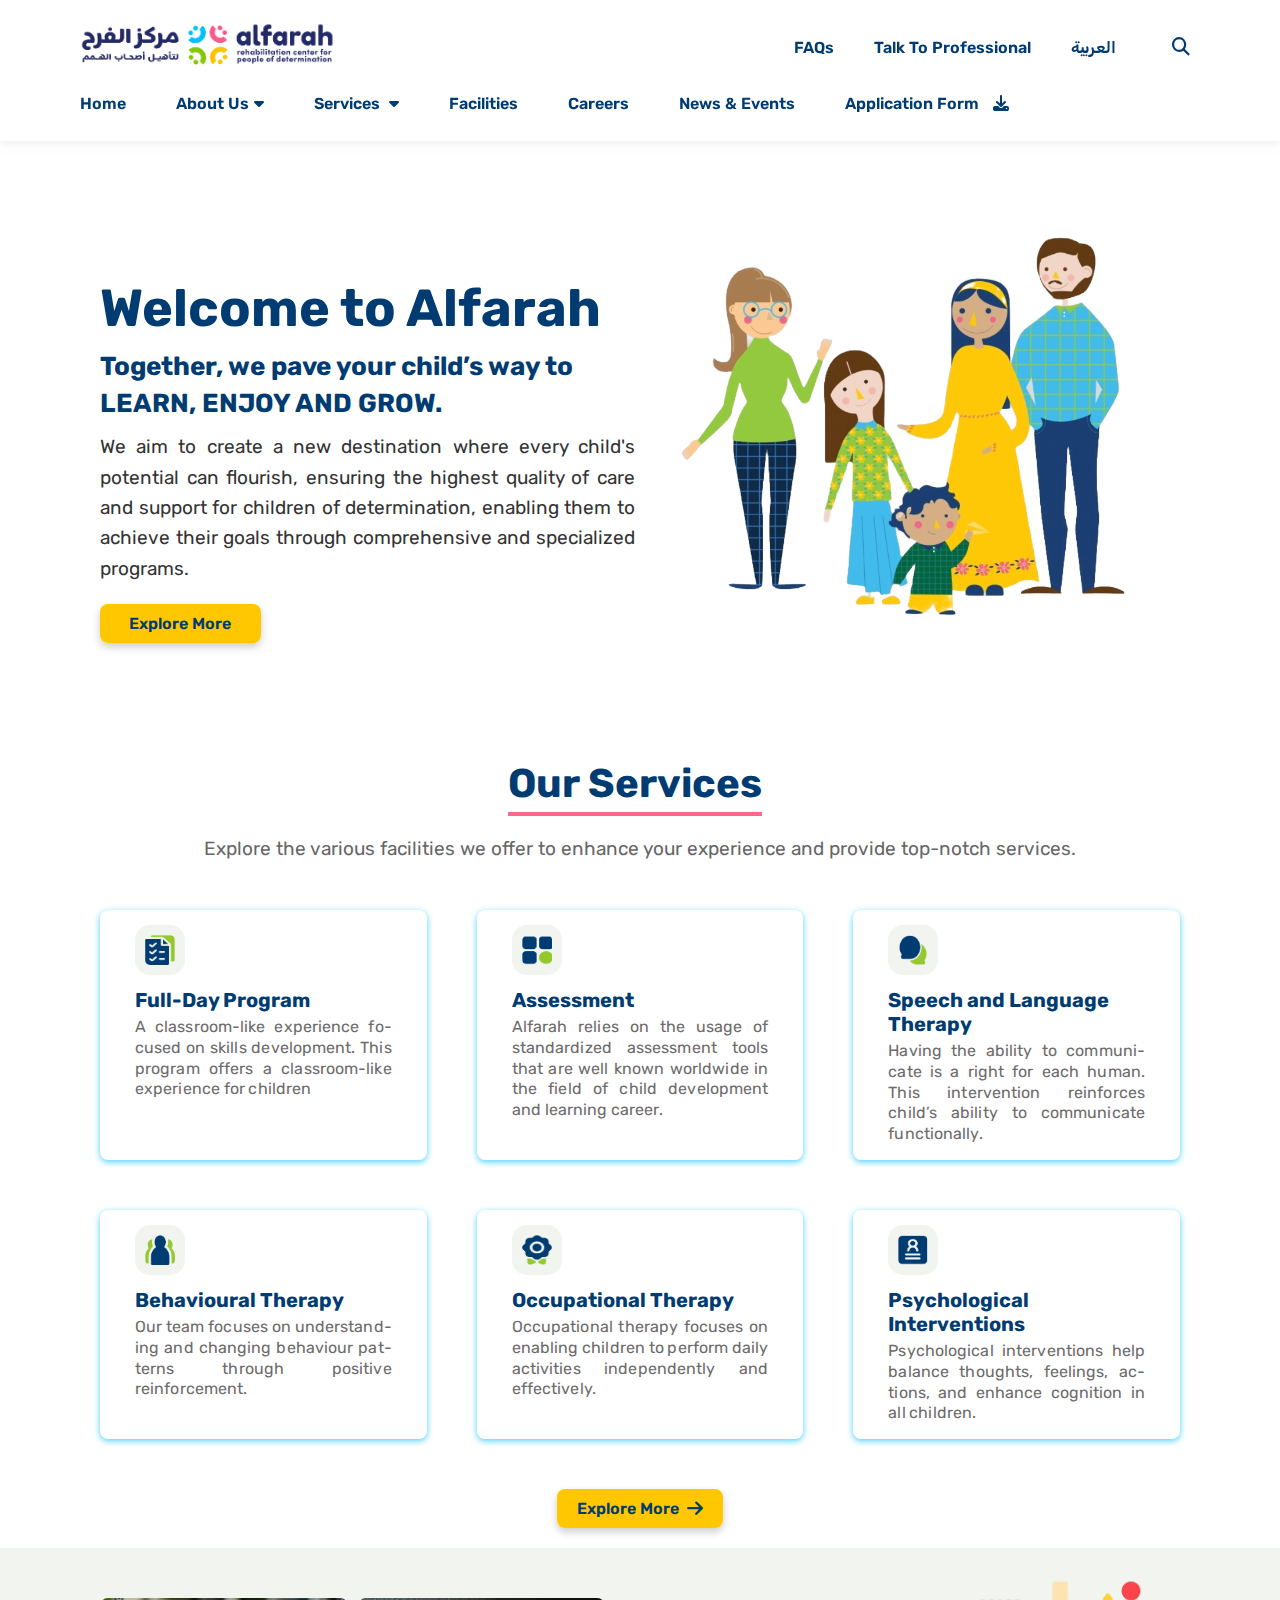
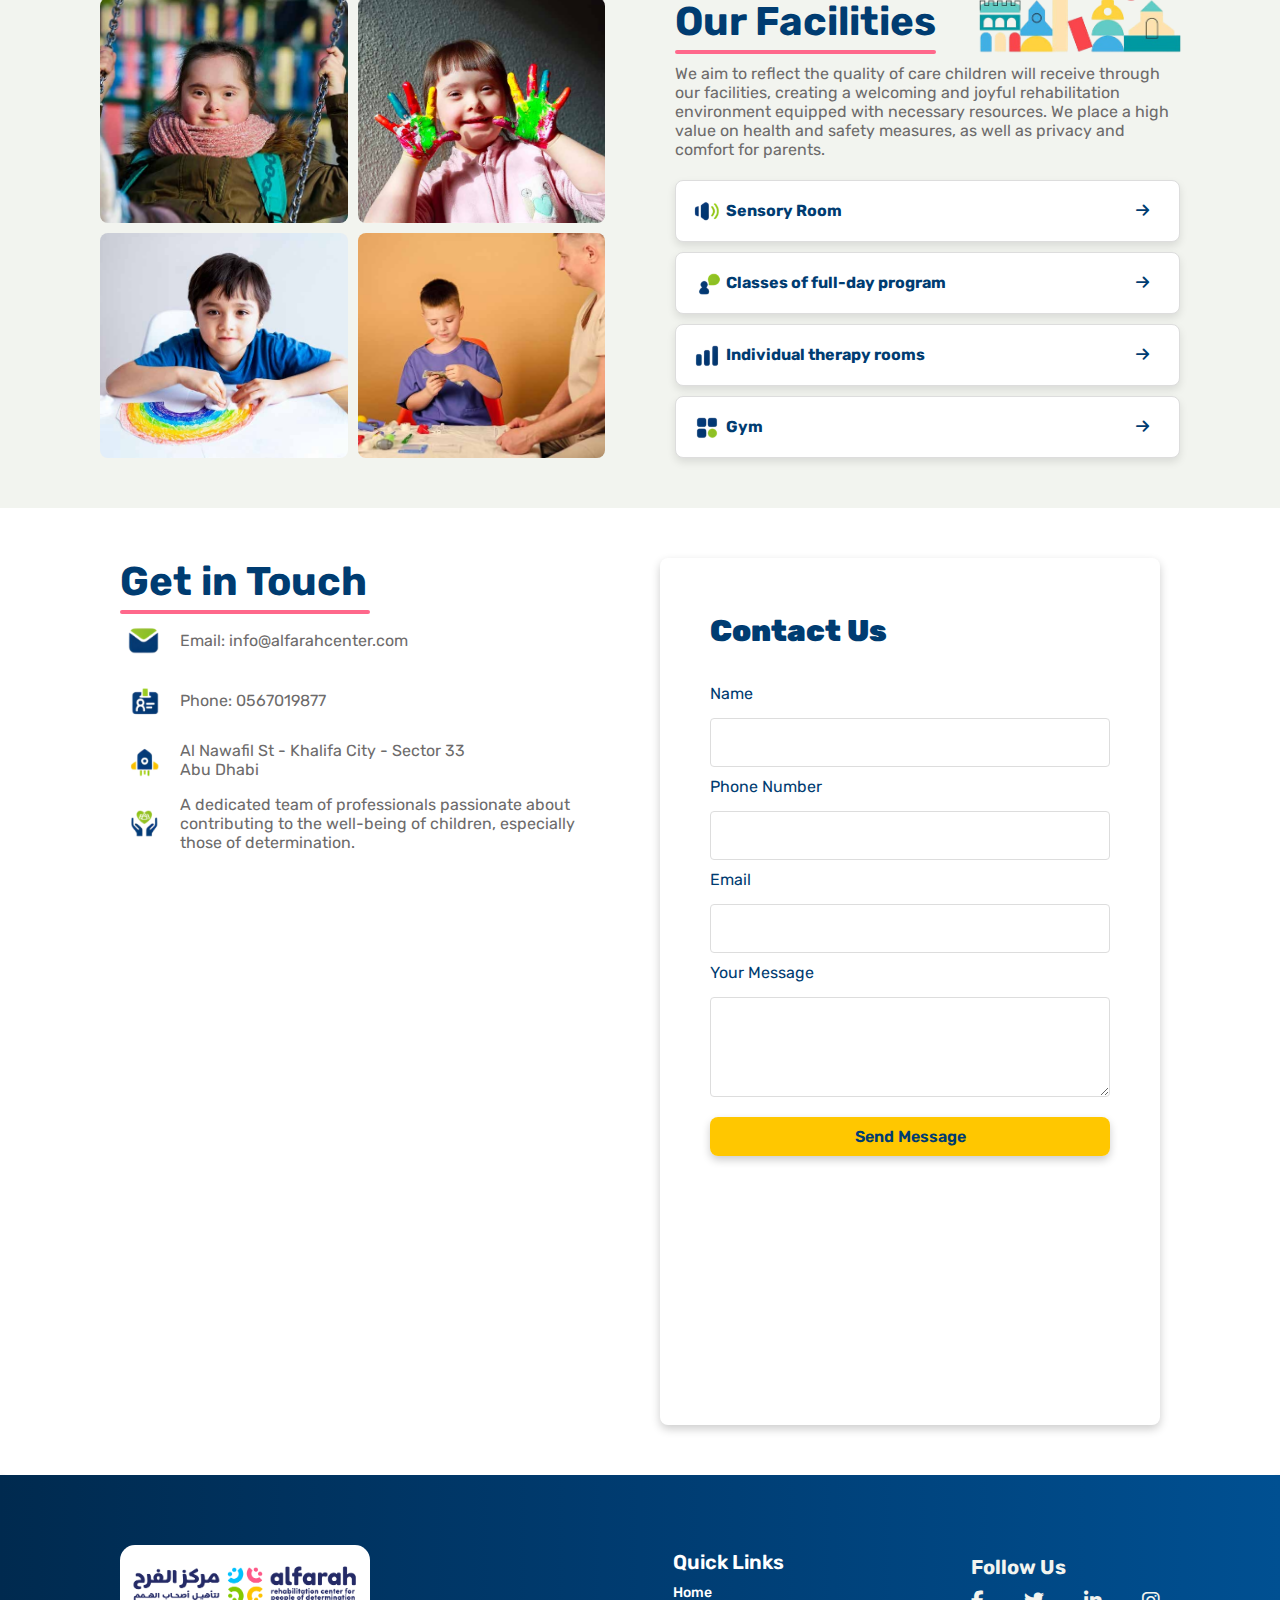
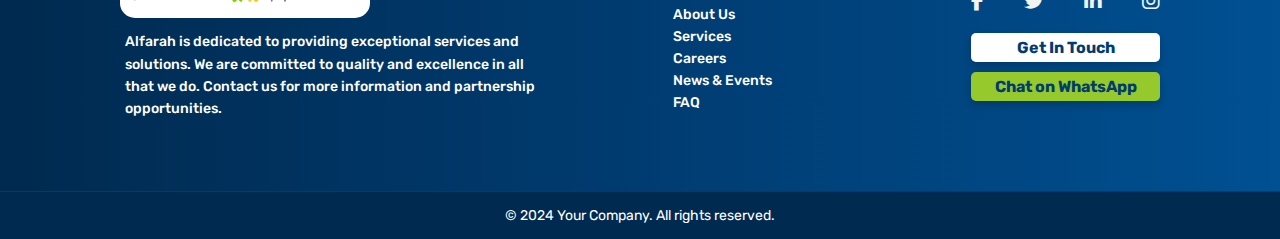
==== index.html @ c9e1e7cd "just-commit" ====
<!DOCTYPE html>
<html lang="en">
<head>
    <meta charset="UTF-8">
    <meta name="viewport" content="width=device-width, initial-scale=1.0">
    
    <!-- Font Awesome file link -->
    <link rel="stylesheet" href="https://cdnjs.cloudflare.com/ajax/libs/font-awesome/6.6.0/css/all.min.css">

    <!-- Custom CSS -->
    <link rel="stylesheet" href="styles.css">
    <link rel="stylesheet" href="responsive.css">

    <title>Alfarah</title>
</head>
<body>
    <header class="header">
        <div class="header-container">
            <div class="header-logo">
                <img src="images/new-logo.png" alt="LOGO IMAGE">
            </div>

            <!-- Menu icon for mobile view -->
            <div class="fas fa-bars" id="menu-icon"></div>
            <div class="fas fa-times" id="close-icon"></div>

            <div class="header-link">
                <a href="/faq.html" id="faq-link">FAQs</a>
                <a href="#" id="talkToProsBtn">Talk To Professional</a>
                <a href="/arabic-index.html" id="arabic-link">العربية</a>
                <div class="search-bar">
                    <input type="text" placeholder="Search...">
                    <i class="fas fa-search"></i>
                    <i class="fas fa-times"></i>
                </div>
            </div>
        </div>

        <nav class="main-nav" id="main-nav">
          <ul>
              <li><a href="/index.html" class="nav-link">Home</a></li>
              <li>
                  <a href="/about.html" class="nav-link">About Us<i class="fa-solid fa-caret-down dropdown-icon"></i></a>
                  <ul>
                      <li><a href="#" class="nav-link">Our Team</a></li>
                      <li><a href="/about.html" class="nav-link">Vision & Mission</a></li>
                      <!-- <li><a href="/about.html#our-managemnet" class="nav-link">Management</a></li> -->
                  </ul>
              </li>
              <li>
                  <a href="/services.html" class="nav-link">Services <i class="fa-solid fa-caret-down dropdown-icon"></i></a>
                  <ul>
                      <li><a href="/services.html#assesment" class="nav-link">Assessment</a></li>
                      <li><a href="/services.html#program" class="nav-link">Full Day Program</a></li>
                      <li><a href="/services.html#theory" class="nav-link">Therapy</a></li>
                  </ul>
              </li>
              <li><a href="/facility.html" class="nav-link">Facilities</a></li>
              <li><a href="/careers.html" class="nav-link">Careers</a></li>
              <li><a href="/news.html" class="nav-link">News & Events</a></li>
              <li>
                  <a href="#" class="nav-link" id="#">Application Form 
                      <i class="fas fa-download"></i>
                  </a>
                  <ul>
                    <li>
                      <a 
                          href="https://docs.google.com/forms/d/e/1FAIpQLSfm8_QR_t7AoCTDGm4N4tCyXP7VnHvkPY0Aleybmawjdj6kfA/viewform" 
                          id="confirm-download" 
                          class="nav-link">
                          Registration form
                      </a>
                  </li>
                    <li><a href="" id="cancel-download" class="nav-link">Download Form</a></li>
                    
                </ul>
              </li>
              <li class="arabic"> <a href="/arabic-index.html" id="arabic-link">العربية</a></li>
          </ul>
      </nav>
      
      <!-- Modal Structure -->
      <!-- <div id="download-modal" class="modal">
          <div class="modal-content">
              <span class="close-btn">&times;</span>
              <h2>Redirect To Application Form</h2>
              <p>Are you sure you want go to the form?</p>
              <button id="confirm-download">Yes, Redirect</button>
              <button id="cancel-download">Download Form</button>
          </div>
      </div> -->
      
    </header>

    <section class="home-section">
    
      <div class="home-text">
        <h1>Welcome to <span class="colorful-text">Alfarah</span></h1>
          <h2>Together, we pave your child’s way to <br><span>LEARN, ENJOY AND GROW.</span> 
            </h2>
        <p> We aim to create a new destination where 
          every child's potential can flourish, ensuring 
          the highest quality of care and support for 
          children of determination, enabling them to 
          achieve their goals through comprehensive 
          and specialized programs.</p>

          <button class="gradient-button" onclick="window.location.href='services.html'">Explore More</button>

    </div>
    
      <div class="home-image">
        <img src="./img/1.png" alt="Home Image">
      </div>
  

      <!-- <div class="image-over-side"></div> -->
      
    </section>

    <!-- <section class="about-section">
      <div class="about-text">
        <div class="about-header">
          <h1>Learn More About Who We Are !</h1>
         
        </div>
        <div class="about-content">
          <p>A dedicated team of professionals passionate about contributing to the well-being of children, especially those of determination. Our mission is to support and empower children, helping them reach their fullest potential through specialized care and individualized attention.</p>
        </div>
        <div class="image-over-side-2"></div>
      </div>
      <div class="about-block">
        <div class="about-image">
          <img src="./images/about-container.png" alt="Home Image">
        </div>
      
        <div class="about-cards">
          <a href="./about.html#our-team" class="card-link">
            <div class="card">
              <img src="./icons/Comp 21 (0;00;00;00).png" alt="Our Team" class="card-icon">
              <div class="card-content">
                <h3>Our Team</h3> -->
                <!-- <p>Alfarah team is a tight-knit, multicultural group of competent, knowledgeable, and passionate professionals in rehabilitation and therapy interventions.</p> -->
              <!-- </div>
              <i class="fas fa-arrow-right arrow-icon"></i>
            </div>
          </a>
          <a href="./about.html" class="card-link">
          <div class="card">
            <img src="./icons/Comp 10 (0;00;00;00).png" alt="Our Mission" class="card-icon">
            <div class="card-content">
              <h3>Our Mission</h3> -->
              <!-- <p>To understand the unique profile of each child and provide individually tailored rehabilitation plans and high-quality interventions, achieving measurable goals on the path to unlocking full potential.</p> -->
            <!-- </div>
            <i class="fas fa-arrow-right arrow-icon"></i>
          </div>
          </a>

          <a href="./about.html" class="card-link">
          <div class="card">
            <img src="./icons/Comp 35 (0;00;00;00).png" alt="Our Vision" class="card-icon">
            <div class="card-content">
              <h3>Management</h3> -->
              <!-- <p>To be a leading center of excellence and trust, fostering holistic progress for children of determination and their families, while actively promoting a community that understands and more.</p> -->
            <!-- </div>
            <i class="fas fa-arrow-right arrow-icon"></i>
          </div>
        </a>
        </div>
   
      </div>
       -->
    
    

<!-- <div class="image-over-side-3"></div> -->
<!-- <div class="image-over-side-4"></div>    -->
    </section>
    <section class="facilities-section">
    
     
      <div class="facilities-content">
        <div class="facilities-header">
       
          <h1>Our Services</h1>
          <p>Explore the various facilities we offer to enhance your experience and provide top-notch services.</p>
        </div>
        <div class="facilities-cards">
        
          <div class="card-facility">
            <img src="./icons/full day program.png" alt="Facility 1" class="card-icon-facilities">
            <h3>Full-Day Program</h3>
            <p> A classroom-like experience focused on skills development. This program offers a classroom-like experience for children </p>
          </div>
          <div class="card-facility">
            <img src="./icons/assessment.png" alt="Facility 2" class="card-icon-facilities">
            <h3>Assessment</h3>
            <p>Alfarah relies on the usage of standardized assessment tools that are well known worldwide in the field of child development and learning career. </p>
          </div>
      
         
          <div class="card-facility">
            <img src="./icons/speech language therapy.png" alt="Facility 5" class="card-icon-facilities">
            <h3>Speech and Language Therapy</h3>
            <p>Having the ability to communicate is a right for each human.  This intervention reinforces child’s ability to communicate functionally.</p>
          </div>
          <div class="card-facility">
            <img src="./icons/behav therapy.png" alt="Facility 4" class="card-icon-facilities">
            <h3>Behavioural Therapy</h3>
            <p>Our team focuses on understanding and changing behaviour patterns through positive reinforcement. </p>
          </div>
          <div class="card-facility">
            <img src="./icons/occupational therapy.png" alt="Facility 6" class="card-icon-facilities">
            <h3>Occupational Therapy</h3>
            <p>Occupational therapy focuses on enabling children to perform daily activities independently and effectively.</p>
          </div>

          <div class="card-facility">
            <img src="./icons/individual session.png" alt="Facility 3" class="card-icon-facilities">
            <h3>Psychological Interventions</h3>
            <p>Psychological interventions help balance thoughts, feelings, actions, and enhance cognition in all children.</p>
          </div>
        </div>
        <!-- <a href="/facilities" class="icon-button">
          <i class="fas fa-arrow-right"></i>
        </a> -->

    
      </div>
      <div class="button-container">
        <div class="button">
          <a href="/services.html" style="color: #003C71;"> Explore More</a>
         
          <i class="fas fa-arrow-right"></i> <!-- Font Awesome arrow icon -->
        </div>
      </div>
    </section>
    
    <section class="services-section">
  
      <div class="image-over-side-5"></div>
      <div class="services-left">
        <div class="collage">
          <!-- Added unique IDs to each image -->
          <img src="./images/11.jpg" alt="Service 1" id="image-1" class="collage-item one ">
          <img src="./images/10.jpg" alt="Service 2" id="image-2" class="collage-item two ">
          <img src="./images/14.jpg" alt="Service 3" id="image-3" class="collage-item three">
          <img src="./images/13.jpg" alt="Service 4" id="image-4" class="collage-item four">
        </div>
      
      
      </div>
      
      <div class="services-right">
        <h1>Our Facilities</h1>
        <p>We aim to reflect the quality of care children will receive through our facilities, creating a welcoming and joyful rehabilitation environment equipped with necessary resources. We place a high value on health and safety measures, as well as privacy and comfort for parents.</p>
        <div class="services-cards">
          <a href="./facility.html" class="card-link">
          <div class="card-new">
            <div class="card-header">
              <img src="./icons/Comp 36 (0;00;00;00).png" alt="Card 1" class="card-icon-new">
              <h3>Sensory Room</h3>
              <i class="fas fa-arrow-right"></i> <!-- Add your icon here -->
            </div>
            
          </div>
          </a>
          
           
        
          <a href="./facility.html" class="card-link">
          <div class="card-new">
            <div class="card-header">
              <img src="./icons/Comp 11 (0;00;00;00).png" alt="Card 1" class="card-icon-new">
              <h3>Classes of full-day program</h3>
              <i class="fas fa-arrow-right"></i> <!-- Add your icon here -->
            </div>
            
          </div>
          </a>

          <a href="./facility.html" class="card-link">
           
          <div class="card-new">
            <div class="card-header">
              <img src="./icons/Comp 18 (0;00;00;00).png" alt="Card 1" class="card-icon-new">
              <h3>Individual therapy rooms</h3>
              <i class="fas fa-arrow-right"></i> <!-- Add your icon here -->
            </div>
            
          </div>

          </a>

          <a href="./facility.html" class="card-link">

          <div class="card-new">
            <div class="card-header">
              <img src="./icons/Comp 19 (0;00;00;00).png" alt="Card 1" class="card-icon-new">
              <h3>Gym</h3>
              <i class="fas fa-arrow-right"></i> <!-- Add your icon here -->
            </div>
            
          </div>
          </a>
        </div>
      </div>
    </section>

    <!-- <section class="lets-talk-section">
      <div class="lets-talk-left">
        <h1>Let's Talk</h1>
        <h2>We'd Love to Hear From You</h2>
        <p>Whether you have questions about our services, need support, or just want to chat, we're here to help. Get in touch with us and let's discuss how we can work together to achieve your goals.</p>
      </div>
      <div class="lets-talk-right">
        <a href="/contact" class="lets-talk-button">Let's Connect</a>
      </div>
    </section>
    
     -->


     <section class="contact-section">
      <div class="contact-info">
        <h2>Get in Touch</h2>
        <div class="contact-item">
          <img src="./icons/Comp 28 (0;00;00;00).png" alt="Email Icon" class="contact-icon"> <!-- Custom email icon -->
          <p>Email: info@alfarahcenter.com</p>
        </div>
        <div class="contact-item">
          <img src="./icons/Comp 8 (0;00;00;00).png" alt="Phone Icon" class="contact-icon"> <!-- Custom phone icon -->
          <p>Phone: 0567019877</p>
        </div>
        <div class="contact-item">
          <img src="./icons/Comp 3 (0;00;00;00).png" alt="Location Icon" class="contact-icon"> <!-- Custom location icon -->
          <p>Al Nawafil St - Khalifa City - Sector 33<br>Abu Dhabi</p>
        </div>
        <div class="contact-item">
          <img src="./icons/Comp 35 (0;00;00;00).png" alt="Info Icon" class="contact-icon"> <!-- Custom info icon -->
          <p> A dedicated team of professionals
            passionate about contributing to the well-being of children, especially those
            of determination. </p>
        </div>
        <!-- <button id="talkToProsBtn" class="talk-to-pros-btn">Talk to Professionals</button> -->
        <div class="map-container">
          <!-- Replace the src URL with your Google Maps iframe embed URL -->
          <iframe src="https://www.google.com/maps/embed?pb=!1m18!1m12!1m3!1d3633.307835839213!2d54.566214574812186!3d24.40537086331785!2m3!1f0!2f0!3f0!3m2!1i1024!2i768!4f13.1!3m3!1m2!1s0x3e5e465fb41e0aa3%3A0xf25db3b6b1ae0fdd!2sAl%20Nawafil%20St%20-%20Khalifa%20City%20-%20Abu%20Dhabi%20-%20United%20Arab%20Emirates!5e0!3m2!1sen!2sin!4v1729500853190!5m2!1sen!2sin" width="600" height="450" style="border:0;" allowfullscreen="" loading="lazy" referrerpolicy="no-referrer-when-downgrade"></iframe>
        </div>
      
      </div>
    
    
<!-- Modal Popup Form -->
<section id="get-help"></section>
<div id="contactModal" class="contact-modal">
  <div class="contact-modal-content">
    <span id="contact-close" class="contact-close">&times;</span>
    <h2>Leave Here Message</h2>
    <form id="contactForm" action="https://api.web3forms.com/submit" method="POST">
       <!-- Hidden access key to authenticate with Web3Forms -->
       <input type="hidden" name="access_key" value="31c3f84a-a9aa-41ee-9c8d-4406996a1bf7">
       <!-- Set recipient email -->
       <input type="hidden" name="to_email" value="info@alfarahcenter.com">

       <label for="name">Name:</label>
       <input type="text" id="name" name="name" required>

       <label for="email">Email:</label>
       <input type="email" id="email" name="email" required>

       <label for="message">Message:</label>
       <textarea id="message" name="message" rows="4" required></textarea>

       <button type="submit" class="send-button">Send Message</button>
    </form>
  </div>
</div>

<div class="contact-form">
  <div class="background-design"></div>
  <h2>Contact Us</h2>
  <form action="https://api.web3forms.com/submit" method="POST">
    <div class="form-group">
        <!-- Hidden access key to authenticate with Web3Forms -->
        <input type="hidden" name="access_key" value="31c3f84a-a9aa-41ee-9c8d-4406996a1bf7">
        
        <!-- Hidden CC email field -->
        <input type="hidden" name="cc" value="info@alfarahcenter.com">
          <label for="first-name">Name</label>
          <input type="text" id="first-name" name="name" required> <!-- Use "name" for Web3Forms compatibility -->
      </div>
      
      <div class="form-group">
          <label for="phone">Phone Number</label>
          <input type="tel" id="phone" name="phone" required>
      </div>
      
      <div class="form-group">
          <label for="email">Email</label>
          <input type="email" id="email" name="email" required>
      </div>
      
      <div class="form-group">
          <label for="message">Your Message</label>
          <textarea id="message" name="message" rows="4" required></textarea>
      </div>
      
      <button type="submit" class="send-button">Send Message</button>
  </form>
</div>

      
    </section>
    
    
  </section>
    <footer class="footer-section">
      <div class="footer-left">
        <img src="./images/logo.png" alt="Alfarah Logo" class="footer-logo">
        <p class="footer-info">
          Alfarah is dedicated to providing exceptional services and solutions. We are committed to quality and excellence in all that we do. Contact us for more information and partnership opportunities.
        </p>
      </div>
    
      <div class="quick-links">
        <h4>Quick Links</h4>
        <ul>
          <li><a href="./index.html">Home</a></li>
          <li><a href="./about.html">About Us</a></li>
          <li><a href="./services.html">Services</a></li>
          <li><a href="./careers.html">Careers</a></li>
          <li><a href="./news.html">News & Events</a></li>
          <li><a href="./faq.html">FAQ</a></li>
        </ul>
      </div>
    
      <div class="footer-right">
        <h2>Follow Us</h2>
        <div class="social-media">
         
          <a href="https://www.facebook.com/profile.php?id=61566609495845" class="social-icon"><i class="fab fa-facebook-f"></i></a>
          <a href="#" class="social-icon"><i class="fab fa-twitter"></i></a>
          <a href="https://www.linkedin.com/company/alfarahcenter/posts/?feedView=all" class="social-icon"><i class="fab fa-linkedin-in"></i></a>
          <a href="https://www.instagram.com/alfarahcenter.ae/" class="social-icon"><i class="fab fa-instagram"></i></a>
        </div>
        <div class="button-container-beneath">
          <button id="talkToProsBtnNew" class="talk-to-pros-btn">Talk to Professional</button>
          <a href="index.html#get-help"><button id="contact-link" class="Get-In ">Get In Touch</button></a>
          <button id="talkTo" class="Chat-On" onclick="openWhatsApp()">Chat on WhatsApp</button>

      </div>
      
      </div>

     
    </footer>
    <div class="footer-copyright">
      <p>&copy; 2024 Your Company. All rights reserved.</p>
    </div>
    
    
  

    <script>
      // Get references to elements
  const talkToProsBtn = document.getElementById('talkToProsBtnNew'); // Button element
  const talkToProsLink = document.getElementById('talkToProsBtn');  // Link element
  const supportModal = document.getElementById('contactModal');
  const closeModal = document.getElementById('contact-close');
  
  // Function to open the modal
  function openModal(event) {
      event.preventDefault(); // Prevent default link behavior
      supportModal.style.display = 'block'; // Show the modal
  }
  
  // Function to close the modal
  function closeModalHandler() {
      supportModal.style.display = 'none'; // Hide the modal
  }
  
  // Event listeners
  talkToProsBtn.addEventListener('click', openModal); // Open modal on button click
  talkToProsLink.addEventListener('click', openModal); // Open modal on link click
  closeModal.addEventListener('click', closeModalHandler); // Close modal on close button click
  
  // Close modal if user clicks outside the modal box
  window.addEventListener('click', (event) => {
      if (event.target === supportModal) {
          supportModal.style.display = 'none';
      }
  });
  
  
        
      </script>
          <script src="script.js"></script>
</body>
</html>
---- styles.css ----
@import url('https://fonts.googleapis.com/css2?family=Josefin+Sans:ital,wght@0,100..700;1,100..700&family=Outfit:wght@100..900&family=Poppins:ital,wght@0,100;0,200;0,300;0,400;0,500;0,600;0,700;0,800;0,900;1,100;1,200;1,300;1,400;1,500;1,600;1,700;1,800;1,900&family=Rubik:ital,wght@0,300..900;1,300..900&display=swap');

:root {
  --color: #003C71;
  --coralpink: #FF688B;
  --skyblue: #00BFFF;
  --amber: #FFC700;
  --green: #95C92C;
  --white: #F2F4EF;
}

* {
  margin: 0;
  padding: 0;
  box-sizing: border-box;
  font-family: "Rubik", sans-serif;
  
  transition: all 0.2s linear;
  text-decoration: none;
}

html {
  font-size: 62.5%;
}

body {
  overflow-x: hidden;
}
/* For Webkit-based browsers (Chrome, Safari) */
::-webkit-scrollbar {
  width: 12px; /* Adjust the width as needed */
  height: 8px; /* Smaller height for horizontal scrollbars */
}

::-webkit-scrollbar-track {
  background: #f2f4ef; /* Background color of the track */
  border-radius: 10px; /* Rounded corners for the track */
}

::-webkit-scrollbar-thumb {
  background: linear-gradient(180deg, #003C71, #005F99); /* Gradient color for the scrollbar */
  border-radius: 10px; /* Roundness of the scrollbar thumb */
  border: 2px solid #f2f4ef; /* Add border for a rounded effect */
  min-height: 30px; /* Ensures the thumb height is not too small */
}

/* For Firefox */
* {
  scrollbar-width: thin; /* Makes the scrollbar thinner */
  scrollbar-color: linear-gradient(180deg, #003C71, #005F99) #f2f4ef; /* Gradient for thumb and color for track */
  scrollbar-radius: 10px; /* Rounded corners for the scrollbar */
}


.header {
  display: block;
  align-items: center;
  justify-content: space-between;
  width: 100%;
  padding: 2rem 8rem;
  background-color: white;
  position: fixed;
  top: 0;
  left: 0;
  z-index: 100;
  box-shadow: 0 4px 6px rgba(236, 234, 234, 0.5); /* White shadow effect */
}


.header .header-container {
  display: flex;
  align-items: center;
  justify-content: space-between;
}

.header .header-container .header-logo img {
  width: 20vw;
}

.header .logo {
  font-size: 2.5rem;
  color: #fff;
}

.header .header-container .header-link {
  font-size: 1.5rem;
  display: flex;
  justify-content: space-between;
  align-items: center;
  text-align: right;
  list-style: none; /* Remove bullet points */
  padding: 0;
  margin: 0;
}

.header .header-container .header-link li {
  margin: 0 1rem; /* Add space between list items */
}

.header .header-container .header-link a {
  position: relative;
  text-decoration: none;
  color: var(--color);
  font-size: 1.6rem;
  font-weight: 600;
  cursor: pointer;
  margin: 0 2rem;
  transition: color 0.3s ease;
}

/* Underline only under the text */
.header .header-container .header-link a::after {
  content: '';
  position: absolute;
  width: 0;
  height: 3.5px;
  bottom: -10px;
  left: 0;
  background-color: var(--green);
  transition: width 0.3s ease;
}

.header .header-container .header-link a:hover::after,
.header .header-container .header-link a.active::after {
  width: 100%;
}

.header .header-container .header-link a:hover {
  color: var(--color-hover); /* Optional: Change text color on hover */
}


.search-bar {
  position: relative;
  transition: width 0.3s ease;
}

.search-bar input {
  width: 0;
  padding: 10px 40px 10px 20px;
  border: 2px solid #ffffff;
  border-radius: 4px;
  font-size: 16px;
  outline: none;
  transition: width 0.3s ease;
}

.search-bar.expanded input {
  width: 300px; /* Adjust as needed */
  border: 3px solid var(--green);
}

.search-bar i {
  position: absolute;
  right: 10px;
  top: 50%;
  transform: translateY(-50%);
  font-size: 18px;
  color: #003C71;
  cursor: pointer;
}

.search-bar .fa-search {
  display: block;
}

.search-bar .fa-times {
  display: none;
}

.search-bar.expanded .fa-search {
  display: none;
}

.search-bar.expanded .fa-times {
  display: block;
}

.search-bar input::placeholder {
  color: #aaa;
}

/* Main Navigation Styles */
.main-nav ul {
  list-style: none;
  display: flex;
}

.main-nav ul li {
  position: relative;
}

.main-nav ul li a {
  color: var(--color);
  font-size: 1.6rem;
  font-weight: 600;
  text-decoration: none;
  padding: 2rem 5rem 0 0;
  display: block;
  transition: color 0.3s ease;
}

.main-nav ul li a:after {
  content: '';
  display: block;
  width: 0;
  height: 0.3rem;
  background-color: #FFC700;
  transition: width 0.3s ease;
  margin: 0.5rem auto 0;
}

.main-nav ul li a.active:after,
.main-nav ul li a:hover:after {
  width: 100%;
}

/* Dropdown Menu Styles */
.main-nav ul li ul {
  display: none; /* Hidden by default */
  position: absolute;
  top: 100%;
  left: 0;
  background-color: #f8f8f8;
  border: 0.2rem solid whitesmoke;
  padding: 0;
  margin: 0;
  z-index: 1000;
}

.main-nav ul li ul li {
  width: 200px; /* Width of the dropdown items */
}

.main-nav ul li ul li a {
  padding: 10px 20px;
  color: var(--color);
  font-weight: 500;
}

.main-nav ul li ul li a:hover {
  background-color: #e0e0e0;
  width: 100%; /* Background color on hover */
}

/* Dropdown Icon */
.dropdown-icon {
  margin-left: 5px;
  cursor: pointer;
}

/* Show dropdown on hover */
.main-nav ul li:hover > ul {
  display: block;
}

/* Show dropdown on click */
.main-nav ul li.active > ul {
  display: block;
}

.dropdown-icon {
  transition: transform 0.3s ease;
}

/* Adjustments to the dropdown icon rotation */
.fa-caret-up {
  transform: rotate(180deg);
}

.fa-download{
  padding-left: 10px;
}
/* Media Queries */
.header .fa-bars,
.header .fa-times {
  display: none;
}

.text-right{
  text-align: right;
  margin-right: 4rem;
  float: right;
}

.text-right-nm{
  text-align: right;

  float: right;
}
.text-reverse {
  flex-direction: row-reverse;
}
.text-right-two{
  text-align: center;
  margin-right: 4rem;
  float: right;
}


.arabic {
  display:none;
}
  

/* Modal background styling */
.modal {
  display: none; /* Hidden by default */
  position: fixed;
  z-index: 1;
  left: 0;
  top: 0;
  width: 100%;
  height: 100%;
  background-color: rgba(0, 0, 0, 0.7); /* Darker background with opacity */
  backdrop-filter: blur(5px); /* Optional: Adds a blur effect to the background */
}

/* Modal content styling */
.modal-content {
  background-color: #fff;
  margin: 15% auto;
  padding: 2rem;
  border-radius: 1.5rem;
  width: 80%;
  max-width: 450px;
  text-align: center;
  position: relative;
  box-shadow: 0 5px 15px rgba(0, 0, 0, 0.3); /* Adds shadow effect */
  animation: slide-down 0.3s ease-out; /* Smooth slide-down animation */
}

/* Modal title */
.modal-content h2 {
  font-size: 2rem;
  color: var(--color);
  margin-bottom: 1rem;
}

/* Modal text */
.modal-content p {
  font-size: 1.2rem;
  color: #555;
  margin-bottom: 2rem;
}

/* Close button styling */
.close-btn {
  position: absolute;
  top: 10px;
  right: 20px;
  font-size: 24px;
  cursor: pointer;
  color: #999;
  transition: color 0.3s ease;
}

.close-btn:hover {
  color: #555;
}
/* Modal background styling */
.modal {
  display: none; /* Hidden by default */
  position: fixed;
  z-index: 5;
  left: 0;
  top: 0;
  width: 100%;
  height: 100%;
  background-color: rgba(0, 0, 0, 0.7); /* Darker background with opacity */
  backdrop-filter: blur(5px); /* Optional: Adds a blur effect to the background */
}

/* Modal content styling */
.modal-content {
  background-color: #fff;
  margin: 15% auto;
  padding: 2rem;
  border-radius: 1.5rem;
  width: 100%;
  max-width: 550px;
  height: 40vh;
  text-align: center;
  position: relative;
  box-shadow: 0 5px 15px rgba(0, 0, 0, 0.3); /* Adds shadow effect */
  animation: slide-down 0.3s ease-out; /* Smooth slide-down animation */
}

/* Modal title */
.modal-content h2 {
  margin-top: 5rem;
  font-size: 2.5rem;
  color: var(--color);
  margin-bottom: 1rem;
}

/* Modal text */
.modal-content p {
  margin-top: 2rem;
  font-size: 1.8rem;
  color: #555;
  margin-bottom: 2rem;
}

/* Close button styling */
.close-btn {
  position: absolute;
  top: 10px;
  right: 20px;
  font-size: 3rem;
  cursor: pointer;
  color: #999;
  transition: color 0.3s ease;
}

.close-btn:hover {
  color: #000000;
}

/* Modal buttons */
.modal button {
  margin: 1rem 0.5rem;
  padding: 0.8rem 1.5rem;
  font-size: 1rem;
  border: none;
  border-radius: 0.5rem;
  cursor: pointer;
  transition: background-color 0.3s ease, color 0.3s ease;
}

/* Confirm button styling */
#confirm-download {
  background-color: #f5f5f5;
  color: #555;
  font-size: 1.5rem;
}

#confirm-download:hover {
  background-color: #e0e0e0;
  color: #333;
}

/* Cancel button styling */
#cancel-download {
  background-color: #f5f5f5;
  color: #555;
  font-size: 1.5rem;
}

#cancel-download:hover {
  background-color: #e0e0e0;
  color: #333;
}

/* Animation for modal */
@keyframes slide-down {
  from {
      transform: translateY(-30px);
      opacity: 0;
  }
  to {
      transform: translateY(0);
      opacity: 1;
  }
}


.home-section {
  position: relative;
  display: flex;
  align-items: center;
  margin-top: 10rem;
  justify-content: center;
  min-height: 80vh; /* Full viewport height */
 /* Background color */
  padding: 1rem  10rem;
  text-align: left; /* Center text in the section */
  overflow: hidden; /* Hide overflow for a cleaner look */
}

.home-text {
  flex: 1;
  max-width: 600px; /* Limit the text width */
  margin-right: 1rem; /* Space between text and image */
}

.home-text h1 {
  font-size: 5.2rem;
  margin-bottom: 1rem;
  color: var(--color); /* Use your primary color */
  line-height: 1.2; /* Adjust line spacing */
}

.home-text h2 {
  font-size: 2.6rem;
  text-align: justify;
  margin-bottom: 1rem;
  color: var(--color); /* Use your primary color */
  line-height: 1.4; 
}
.home-text h2 span {
  margin-top: 10rem;
 
}

.home-text p {
  font-size: 1.9rem;
  text-align: justify;
  color: #333; /* Darker text color for readability */
  line-height: 1.6;
}

.gradient-button {
  padding: 1rem 2rem;
  font-size: 1.6rem;
  font-weight: 600;
  color: var(--color);/* Text color */
  background: linear-gradient(90deg, #FFC700, #FFC700); /* Gradient using shades of #003C71 */
  border: none;
  width: 30%;
 
  margin-top: 2rem;
  border-radius: 8px; /* Rounded corners */
  cursor: pointer;
  box-shadow: 0 4px 8px rgba(0, 0, 0, 0.2); /* Subtle shadow */
  transition: transform 0.2s ease-in-out;
}

.gradient-button:hover {
  transform: translateY(-3px); /* Lift effect on hover */
  box-shadow: 0 8px 16px rgba(0, 0, 0, 0.3); /* Enhanced shadow on hover */
}

.gradient-button:active {
  transform: translateY(0); /* Remove lift effect on click */
  box-shadow: 0 4px 8px rgba(0, 0, 0, 0.2); /* Revert to original shadow */
}

.home-image {
  flex: 1;
  max-width: 600px; /* Limit the image width */
  position: relative; /* Position relative for overlay */
}

.home-image {
  margin-top: 2rem;
  position: relative; /* Position relative for overlay */
  z-index: 1; /* Ensure the primary image is on top */
}
.image-over-side {
  position: absolute;
  bottom: 15rem;
  right: 1rem;
  width: 10%; /* Adjust width as needed */
  height: 60%; /* Adjust height as needed */
  background: url('./images/end.png') no-repeat center center; /* Use your image path */
  background-size: contain; /* Ensure the image is fully visible and maintains its aspect ratio */
  background-position: center center; /* Center the image within the div */
  z-index: -1; /* Place it behind other content */
  /* Optional: Add blur effect if needed */
  /* Optional: Adjust opacity if needed */
}




.home-image img {
  width: 100%;
  margin-bottom: 10rem; ;
  height: auto;
  border-radius: 8px; /* Rounded corners */
/* Subtle shadow */
  position: relative; /* Ensure the image is above the blob */
  z-index: 1; /* Ensure the image is above the blob */
}


/* .colorful-text {
  text-transform: lowercase;
  background: linear-gradient(45deg, #95C92C,#95C92C, #95C92C); 
  -webkit-background-clip: text; 
  -webkit-text-fill-color: transparent; 
  font-weight: bold;
} */


.about-section {
position: relative;
  padding: 0rem 13rem;
  height: 75vh;
  background-color: #f9f9f9; /* Background color for the section */
}
.about-text {
  padding-top: 5rem;
  display: flex;
  align-items: center;
  justify-content: space-between;
}
.about-header {
  margin-bottom: 2rem;
  width: 100%;
}

.about-header h1 {
  font-size: 3.5rem;
  color: var(--color); /* Primary color */
  position: relative; /* Needed for positioning the ::after pseudo-element */
  display: inline-block; /* Allow the pseudo-element to span the text width */
  margin-bottom: 0.9rem; 
  margin-right: -4rem;/* Space between text and underline */
}

.about-header h1::after {
  content: "";
  position: absolute;
  left: 0;
  bottom: -0.9rem; /* Position the underline just below the text */
  width: 100%;
  height: 0.4rem; /* Thickness of the underline */
  background: linear-gradient(90deg, 
              #FF688B,
              #FF688B); /* Gradient with your brand colors */
  border-radius: 5px; /* Rounded corners for the underline */
}



.about-content p {
  font-size: 1.6rem;
  color: #6d6b6b;
  line-height: 1.6;
  max-width: 600px;
  margin: 0 auto;
}

.about-content-2 {
  font-size: 1.6rem;
  color: #6d6b6b;
  line-height: 1.6;
  max-width: 600px;
  margin-right: 5rem;
  margin: 0 auto;
}


.about-block {
  display: flex;
  justify-content: space-between; /* Space between image and cards */
  align-items: flex-start; /* Align items at the top */
  gap: 2rem; /* Space between image and cards */
  flex-wrap: wrap; /* Allow wrapping on smaller screens */
  margin-top: 8rem;
}

.about-image {
  flex: 1; /* Take up remaining space */
  max-width: 40%; /* Limit the image size */
}

.about-image img {
  width: 100%;
  height: auto; /* Maintain aspect ratio */
  border-radius: 1rem;
}
.about-block {
  display: flex;
  justify-content: space-between;
  align-items: flex-start;
  gap: 2rem;
  flex-wrap: wrap;
  margin-top: 8rem;
}

.about-image {
  flex: 1;
  margin-top: -12rem;
  max-width: 40%;
}

.about-image img {
  width: 100%;
  height: auto;
  border-radius: 1rem;
}

.about-cards {
  margin-top: -2rem;
  display: flex;
  flex-direction: column;
  flex: 1;
  max-width: 47%;
  gap: 2.5rem;
}

.card {
  background-color: #fff;
  border-radius: 2rem;
  box-shadow: 0 2px 6px rgba(0, 191, 255, 0.7);
  padding: 1rem 2rem;
  text-align: left;
  display: flex;
  align-items: center;
  justify-content: space-between;
}

.card-icon {
  width: 40px;
  height: auto;
  margin-right: 1.5rem;
  background-color: var(--white);
  border-radius: 50%;
}

.card-content {
  flex: 1;
}

.card h3 {
  font-size: 2rem;
  margin: 1rem 0;
  color: var(--color);
}

.card p {
  font-size: 1.5rem;
  color: #6d6b6b;
  text-align: justify;
  hyphens: auto;
}

.arrow-icon {
  font-size: 1.5rem;
  color: var(--color); /* Set color for the icon */
  margin-left: 1rem;
}




/* Responsive Styles for Mobile (480px and below) */
@media (max-width: 480px) {
  .about-block {
    flex-direction: column;
    align-items: center;
    gap: 2rem;
  }

  .about-image {
    max-width: 100%;
    margin-bottom: 2rem;
  }

  .about-cards {
    max-width: 100%;
    width: 100%;
    gap: 2rem;
  }

  .card {
    flex-direction: column;
    align-items: center;
    text-align: center;
    padding: 1.5rem;
  }

  .card-icon {
    margin-bottom: 1rem;
  }

  .arrow-icon {
    margin-top: 1rem;
    font-size: 1.2rem;
  }

  .card h3 {
    font-size: 1.5rem;
  }

  .card p {
    font-size: 1.2rem;
  }
}




.image-over-side-2 {
  position: absolute;
  top: 1rem;
  right: 3rem;
  width: 9%; /* Adjust width as needed */
  height: 50%; /* Adjust height as needed */
  background: url('./images/Theo\ \(1\).png') no-repeat center center; /* Use your image path */
  background-size: contain; /* Ensure the image is fully visible and maintains its aspect ratio */
  background-position: center center; /* Center the image within the div */
  z-index: 5; /* Place it behind other content */
  /* Optional: Add blur effect if needed */
  /* Optional: Adjust opacity if needed */
}

.button-container {
  margin-top:3rem;
  display: flex;
  justify-content: center; /* Centers the button horizontally */
  align-items: center; /* Centers the button vertically (if needed) */
  width: 100%; /* Ensure the container takes the full width */
}

.button {
  display: flex;
  align-items: center;
  justify-content: center;
  padding: 1rem 2rem;
  font-size: 1.6rem;
  font-weight: 600;
  color: var(--color); /* Text color */
  background: linear-gradient(90deg, #FFC700, #FFC700); /* Gradient using shades of #003C71 */ /* Gradient using shades of #003C71 */
  border: none;
  border-radius: 8px; /* Rounded corners */
  cursor: pointer;
  box-shadow: 0 4px 8px rgba(0, 0, 0, 0.2); /* Subtle shadow */
  transition: transform 0.2s ease-in-out, box-shadow 0.2s ease;
 
margin-top: 2rem;
max-width: 250px;
  text-align: center; /* Center text */
}

.button i {
  margin-left: 0.8rem; /* Space between text and icon */
  font-size: 1.8rem; /* Adjust icon size as needed */
}

.button:hover {
 /* Slightly enlarge on hover */
  box-shadow: 0 8px 16px rgba(0, 0, 0, 0.3); /* Enhanced shadow on hover */
}

.button:active {
 /* Slightly shrink on click */
  box-shadow: 0 4px 8px rgba(0, 0, 0, 0.2); /* Revert to original shadow */
}






.services-section {
  position: relative;
  display: flex;
  justify-content: space-between;
  gap: 5rem;
  background-color: var(--white);
  padding: 5rem 10rem;

  flex-wrap: wrap; /* Ensure responsiveness */
}

.image-over-side-3 {
  position: absolute;
  bottom: -18rem;
  right: 3rem;
  width: 15%; /* Adjust width as needed */
  height: 60%; /* Adjust height as needed */
  background: url('./images/Theo\'s\ soft\ side.png') no-repeat center center; /* Use your image path */
  background-size: contain; /* Ensure the image is fully visible and maintains its aspect ratio */
  background-position: center center; /* Center the image within the div */
  z-index: 5; /* Place it behind other content */
  /* Optional: Add blur effect if needed */
  /* Optional: Adjust opacity if needed */
}

.services-left {
  flex: 1;
  margin-right: 2rem;
}

.collage {
  display: grid;
  grid-template-columns: repeat(2, 1fr);
  gap: 1rem;
}

.collage-item {
  width: 100%;
  height: 22.5rem;
  border-radius: 8px;
  object-fit: cover;
}

.collage .two {
  display: list-item;
}

.collage .three {
  display: list-item;
}

.collage .four{
display: list-item;
}

.services-right {
  flex: 1;
 
  
}

.services-right h1 {
  font-size: 4rem;
  color: var(--color); /* Primary color */
  margin-right: 1rem;
  position: relative; 
  display: inline-block;/* Required for positioning ::after pseudo-element */
}

.services-right h1::after {
  content: "";
  position: absolute;
  left: 0%;
  text-align: center;
  bottom: -0.9rem; /* Position the underline just below the text */
  width: 100%;
  height: 0.4rem; /* Thickness of the underline */
  background: linear-gradient(90deg, 
            #FF688B,
            #FF688B); /* Gradient with your brand colors */
  border-radius: 5px; /* Rounded corners for the underline *//* Place underline behind any content inside .services-right */
}

.services-right p {
  font-size: 1.6rem;
  color: #6d6b6b; /* Darker text color for readability */
  margin-bottom: 2rem;
  margin-top: 2rem;
  line-height: .5cm;
}


.carousel-controls {
  display: flex;
  justify-content: center;
  padding-top: 2rem;
  margin-top: 8rem;
}

.carousel-icon {
  background-color: var(--color);
  color: #fff;
  border: none;
  padding: 0.5rem 1rem;
  margin: 0 0.5rem;
  cursor: pointer;
  font-size: 1rem;
  transition: background-color 0.3s ease;
}

.carousel-icon:hover {
  background-color: var(--amber); /* Change to a hover color */
}
.services-cards {
  display: flex;
  flex-direction: column;
  gap: 1rem;
}
.card-new {
  border: 1px solid #ddd; /* Border around the card */
  border-radius: 8px; /* Rounded corners */
  padding: 1rem; /* Padding inside the card */
  text-align: left; /* Align text to the left */
  background: #fff; /* Background color */
  box-shadow: 0 4px 8px rgba(0, 0, 0, 0.1); /* Subtle shadow */
}

.card-header {
  display: flex;
  align-items: center; /* Align items vertically in the center */
  margin-bottom: 0rem; /* Space between heading and paragraph */
}
.card-header-2 {
  display: flex;
  /* flex-direction: row-reverse; */
  align-items: center;
  margin-bottom: 0rem;
}

.card-header-2 h3 {
  margin: 0;
  text-align: right;
  font-size: 1.6rem;
  color: var(--color); /* Primary color */
  flex: 1; /* Allow heading to take up remaining space */
}

.card-icon-new {
  width: 40px;
  height: 40px;
}

.card-header h3 {
  margin: 0;
  text-align: left;
  font-size: 1.6rem;
  color: var(--color); /* Primary color */
  flex: 1; /* Allow heading to take up remaining space */
}

.card-header i {
  font-size: 1.5rem; /* Adjust size as needed */
  color: var(--color); /* Use primary color or another color */
  cursor: pointer; /* Optional: pointer cursor for interactivity */
  margin-right: 2rem; /* Space between heading and icon */
}
.card-header-2 i {
  font-size: 1.5rem;
  color: var(--color);
  cursor: pointer;
  margin-left: 2rem;
}

.card-new p {
  margin: 0;
  font-size: 1.5rem;
  color: #6d6b6b;
}



.image-over-side-5 {
  position: absolute;
  top: -10rem;
  right: 4rem;
  width: 25%; /* Adjust width as needed */
  height: 60%; /* Adjust height as needed */
  background: url('./images/21-Photoroom-removebg-preview.png') no-repeat center center; /* Use your image path */
  background-size: contain; /* Ensure the image is fully visible and maintains its aspect ratio */
  background-position: center center; /* Center the image within the div */
  z-index: 5; /* Place it behind other content */
  /* Optional: Add blur effect if needed */
  /* Optional: Adjust opacity if needed */
}



.facilities-section {
  margin-top: -8rem;
  padding: 2rem 10rem;
  background-color: white; /* Background color */
}

.facilities-section-over {
  background: url('./images/home-image.png') no-repeat center center; /* Use your image path */
  background-size: contain; /* Ensure the image is fully visible and maintains its aspect ratio */
  background-position: center center; /* Center the image within the div */
  height: 100%; /* Set the height to 100% */
  width: 100%; /* Set the width to 100% */
 /* Add a blur effect (adjust the value as needed) */
  z-index: -5; /* Place it behind other content */
  /* Optional: Adjust opacity if needed */
}

.image-over-side-4 {
  position: absolute;
  bottom: -22rem;
  right: 4rem;
  width: 25%; /* Adjust width as needed */
  height: 60%; /* Adjust height as needed */
  background: url('./images/21-Photoroom-removebg-preview.png') no-repeat center center; /* Use your image path */
  background-size: contain; /* Ensure the image is fully visible and maintains its aspect ratio */
  background-position: center center; /* Center the image within the div */
  z-index: 5; /* Place it behind other content */
  /* Optional: Add blur effect if needed */
  /* Optional: Adjust opacity if needed */
}
.facilities-content {
  max-width: 1200px;
  margin: 0 auto;
}

.facilities-header {
  text-align: center;
  display: block;
  align-items: center;
  justify-content: center;
  margin-bottom: 2rem;
}
.facilities-header h1 {
  font-size: 4rem;
  color: var(--color); /* Primary color */
  margin-right: 1rem;
  position: relative; /* For positioning the pseudo-element */
  display: inline-block; /* Ensure the width of the element matches the text */
}

.facilities-header h1::after {
  content: "";
  position: absolute;
  left: 0; /* Start underline from the beginning of the text */
  bottom: -0.9rem; /* Position the underline just below the text */
  width: 100%; /* Automatically match the text width */
  height: 0.4rem; /* Thickness of the underline */
  background: linear-gradient(90deg, #FF688B, #FF688B); /* Gradient */
}

.facilities-header p {
  font-size: 1.9rem;
  color: #666; /* Text color */
  margin: 3rem 0;
}

.facilities-cards {
  display: grid;
  grid-template-columns: repeat(3, 1fr); /* 3 cards in one row */
  gap: 5rem;
 
  margin-top: 5rem;
}


.card-facility {
  background: #fff; /* Card background */
  padding: 1.5rem;

  border-radius: 8px;
  box-shadow: 0 2px 6px rgba(0, 191, 255, 0.7);  /* Subtle shadow */
  text-align: left;
}

.card-facility-2 {
  background: #fff; /* Card background */
  padding: 2rem;

  border-radius: 8px;
  box-shadow: 0 2px 6px rgba(0, 191, 255, 0.7);  /* Subtle shadow */
  text-align: right;
}

.card-icon-facilities-2 {
  width: 50px;
  height: 50px;
  padding: 1rem;
 
  background-color: var(--white);
  border-radius: 15px;
 margin-right: 2rem;
  margin-bottom: 1rem;
}
.card-icon-facilities {
  width: 50px;
  height: 50px;
  padding: 1rem;
 
  background-color: var(--white);
  border-radius: 15px;
 margin-left: 2rem;
  margin-bottom: 1rem;
}




.card-facility h3 {
  font-size: 2rem;
   padding: 0 2rem;
  color: var(--color);
  margin-bottom: 0.5rem;
}

.card-facility p {
  font-size: 1.6rem;
  color: #6d6b6b;
  text-align: justify;
  hyphens: auto; /* Allow automatic word breaks */
  word-spacing: -0.05rem; /* Slightly reduce spacing between words */
  letter-spacing: 0.01rem; /* Fine-tune letter spacing */
  line-height: 1.3; /* Adjust line height for better readability */
  padding: 0 2rem;
  width: 100%;
}

.icon-button {
  display: inline-flex;
  align-items: center;
  justify-content: center;
  width: 6rem;
  height: 6rem;
  
  background-color: var(--white); /* Primary color */
  border-radius: 50%;
  color:var(--color); /* Icon color */
  text-decoration: none;
  font-size: 2.5rem;
  position: relative;
  top: 5rem;
  padding: 2rem 4rem;
  border-radius: 15px;
  left: 50%;
  transform: translateX(-50%);
}

.icon-button i {
  display: inline-block;
  vertical-align: middle;
  
}



.contact-section {
  display: flex;
  position: relative;
  flex-wrap: wrap;
  padding: 5rem 12rem;
  gap: 2rem;
  background-color: white; /* Light background color for the section */
  border-radius: 8px; /* Rounded corners for the section */
}

.contact-section-2 {
  display: flex;
  flex-direction: row-reverse;
  position: relative;
  flex-wrap: wrap;
  padding: 5rem 12rem;
  gap: 2rem;
  background-color: white; /* Light background color for the section */
  border-radius: 8px; /* Rounded corners for the section */
}

.contact-info, .contact-form {
  flex: 1;
  min-width: 500px; /* Ensure items are not too small on smaller screens */
}


.contact-info {
  display: flex;
  flex-direction: column;
  gap: 1rem;
}

.contact-info h2 {
  font-size: 4rem;
  color: var(--color); /* Primary color */
  margin-right: 1rem;
  position: relative; /* For positioning the pseudo-element */
  display: inline-block; /* Ensure the width matches the text content */
}

.contact-info h2::after {
  content: "";
  position: absolute;
  left: 0;
  right: 0; /* Align the underline with the text width */
  bottom: -0.9rem; /* Position the underline just below the text */
  height: 0.4rem; /* Thickness of the underline */
  background: linear-gradient(90deg, #FF688B, #FF688B); /* Gradient color */
  border-radius: 5px; /* Rounded corners for the underline */
  width: 25rem; /* The underline will now only cover the text width */
}


.contact-icon {
  width: 2.4rem; /* Adjust the size as needed */
  height: 2.4rem;
  margin-right: 10px;
}

.contact-item {
  display: flex;
  align-items: center;
  color: #6d6b6b;
  margin-bottom: 0rem; /* Space between contact items */
}

.contact-item-2 {
  display: flex;
  /* flex-direction: row-reverse; */
  align-items: center;

  color: #6d6b6b;
  margin-bottom: 0rem; /* Space between contact items */
}

.contact-item img {
  width: 5rem;
  height: 5rem;
}

.contact-item p {
  margin: 0; /* Ensure the paragraph aligns properly with the icon */
  font-size: 1.6rem; /* Adjust text size as needed */
}


.talk-to-pros-btn {
  display: none;
}

.Chat-On {
  color: var(--color); /* Primary text color */
  background: var(--green); /* Solid white background */
  border: 2px solid #F2F4EF; /* Light border color */
  padding: 5px 20px;
  border: none;
  width: 100%;
  cursor: pointer;
  border-radius: 5px;
  font-size: 16px;
  font-weight: bold;
  margin: 1rem 0;
  text-align: center;
/* max-width: 250px; */
  display: block; /* Block-level element */
  margin-left: auto;
  margin-right: auto;
  box-shadow: 0 4px 8px rgba(0, 0, 0, 0.2);
  transition: all 0.3s ease;
}
/* Talk to Professionals Button */
 .Get-In {
  color: var(--color); /* Primary text color */
  background: #ffffff; /* Solid white background */
  border: 2px solid #F2F4EF; /* Light border color */
  padding: 5px 20px;
  border: none;
  width: 100%;
  cursor: pointer;
  border-radius: 5px;
  font-size: 16px;
  font-weight: bold;
  margin: 1rem 0;
  text-align: center;
/* max-width: 250px; */
  display: block; /* Block-level element */
  margin-left: auto;
  margin-right: auto;
  box-shadow: 0 4px 8px rgba(0, 0, 0, 0.2);
  transition: all 0.3s ease;
}

.talk-to-pros-btn:hover,  .Get-In:hover {
  background-color: var(--white);
  transform: translateY(-3px);
  box-shadow: 0 6px 12px rgba(0, 0, 0, 0.3);
}

.Chat-On:hover {
  background-color: var(--green);
  transform: translateY(-3px);
  box-shadow: 0 6px 12px rgba(0, 0, 0, 0.3);
}


.map-container {
  margin-top: 20px;
  text-align: center;
}

.map-container iframe {
  max-width: 100%;
  height: 50vh;
  border: 0;
}
/*  */

.contact-modal-2 {
  display: none; /* Hidden by default */
  position: fixed;
  z-index: 999; /* Sit on top */
  left: 0;
  top: 0;
  width: 100%;
  height: 100%;
  overflow: auto; /* Enable scroll if needed */
  background-color: rgba(0, 0, 0, 0.5); /* Black background with opacity */
}

.contact-modal-content-2 {
  background-color: #fefefe;
  margin: 15% auto; /* 15% from the top and centered */
  padding: 20px;
  border: 1px solid #888;
  width: 80%; /* Could be more or less, depending on screen size */
  max-width: 500px; /* Maximum width */
  border-radius: 10px;
}

.contact-close-2 {
  color: #aaa;
  float: right;
  font-size: 2rem;
  font-weight: bold;
  cursor: pointer;
}


.contact-modal-content-2 h2 {
  font-size: 3rem;
  font-weight: bold;
  color: var(--color);
  
}




.contact-close-2:hover,
.contact-close-2:focus {
  color: black;
}

/* Form Styles */
.contact-modal-2 form {
  display: flex;
  flex-direction: column;
}

.contact-modal-2 form label {
  margin-top: 30px;
  font-size: 1.4rem;
  direction: rtl;
  color: var(--color);
}

.contact-modal-2 form input,
.contact-modal-2 form textarea {
  padding: 8px;
  margin-top: 5px;
  border: 1px solid #ccc;
  border-radius: 5px;
}

.contact-modal-2 form button {
  margin-top: 20px;
  padding: 10px;
  background-color: #00BFFF;
  color: #fff;
  border: none;
  cursor: pointer;
  border-radius: 5px;
}

.contact-modal-2 form button:hover {
  background-color: #007BBF;
}
/* Contact Modal Styles */

.contact-modal {
  display: none; /* Hidden by default */
  position: fixed;
  z-index: 999; /* Sit on top */
  left: 0;
  top: 0;
  width: 100%;
  height: 100%;
  overflow: auto; /* Enable scroll if needed */
  background-color: rgba(0, 0, 0, 0.5); /* Black background with opacity */
}

.contact-modal-content {
  background-color: #fefefe;
  margin: 15% auto; /* 15% from the top and centered */
  padding: 20px;
  border: 1px solid #888;
  width: 80%; /* Could be more or less, depending on screen size */
  max-width: 500px; /* Maximum width */
  border-radius: 10px;
}

.contact-close {
  color: #aaa;
  float: right;
  font-size: 2rem;
  font-weight: bold;
  cursor: pointer;
}


.contact-modal-content h2 {
  font-size: 3rem;
  font-weight: bold;
  color: var(--color);
  
}




.contact-close:hover,
.contact-close:focus {
  color: black;
}

/* Form Styles */
.contact-modal form {
  display: flex;
  flex-direction: column;
}

.contact-modal form label {
  margin-top: 30px;
  font-size: 1.4rem;
  color: var(--color);
}

.contact-modal form input,
.contact-modal form textarea {
  padding: 8px;
  margin-top: 5px;
  border: 1px solid #ccc;
  border-radius: 5px;
}

.contact-modal form button {
  margin-top: 20px;
  padding: 10px;
  background-color: #00BFFF;
  color: #fff;
  border: none;
  cursor: pointer;
  border-radius: 5px;
}

.contact-modal form button:hover {
  background-color: #007BBF;
}

.contact-form {
  background-color: white;
  padding: 5rem 5rem;
  display: flex;
  flex-direction: column;
  gap: 1.5rem;
  box-shadow: 0 4px 10px rgba(0, 0, 0, 0.2); /* Add a subtle box-shadow */
  border-radius: 8px; /* Optional: Rounded corners for a smoother look */
}
.contact-form h2 {
  padding: 1rem 0rem;
  font-size: 3rem;
  font-weight: 900;
  color: var(--color); /* Text color */
 
  width: 50%;
  margin-top: -2rem;
  border-radius: 8px; /* Rounded corners */
  cursor: pointer;
 /* Subtle shadow */
  transition: transform 0.2s ease-in-out;
}

.contact-form-2 h2 {
  padding: 1rem 0rem;
  font-size: 3rem;
  font-weight: 900;
  color: var(--color);
  width: 100%;
  margin-top: -2rem;
  border-radius: 8px;
  cursor: pointer;
  transition: transform 0.2s ease-in-out;
}

.first-name-2, .phone-2, .email-2, .message-2 , .category-2, .experience-2{
  direction: rtl;
}

.text-direction {
  direction: rtl;
}


.contact-form .form-group {
  display: flex;

  flex-direction: column;
  gap: 0.5rem;
}

.contact-form label {
  font-size: 1.6rem;
  color: var(--color);
  padding: 1rem 0;
}

.contact-form input, .contact-form textarea {
  font-size: 1.4rem;
  padding: 1.5rem;
  border: 1px solid #ddd;
  border-radius: 4px;
}

.contact-form textarea {
  resize: vertical; /* Allow vertical resizing only */
}

.send-button {
  padding: 1rem 2rem;
  font-size: 1.6rem;
  font-weight: 600;
  color: var(--color);
  background: linear-gradient(90deg, #FFC700, #FFC700);
  border: none;
  border-radius: 8px;
  margin-top: 2rem;
  cursor: pointer;
  width: 100%;
  text-decoration: none;
  box-shadow: 0 4px 8px rgba(0, 0, 0, 0.2);
  transition: transform 0.2s ease-in-out;
}

.send-button:hover {
  transform: translateY(-3px);
  box-shadow: 0 8px 16px rgba(0, 0, 0, 0.3);
}

.send-button:active {
  transform: translateY(0);
  box-shadow: 0 4px 8px rgba(0, 0, 0, 0.2);
}






.footer-section {
  display: flex;
  width: 100%;
  justify-content: space-between;
  align-items: center;
  padding: 7rem 12rem;
  background-color: var(--white); /* Background color */
  color: var(--color); /* Primary text color */
  background: linear-gradient(90deg, #002a4f, #003C71, #005092); /* Gradient background */
  box-shadow: 0 4px 8px rgba(0, 0, 0, 0.2); /* Subtle shadow */
}
.footer-left {
  flex: 1;
  max-width: 40%;
}

.footer-left img {
  width: 250px;
  border-radius: 15px;
  background-color: white; /* Adjust as needed */
}

.footer-info {
  font-size: 1.4rem;
  line-height: 1.6;
  margin-top: 1rem;
  margin-left: .5rem;
  color: white;
  font-weight: 500;
}

.footer-right {
  display: flex;
  gap: 1rem;
  margin-left: -2rem;
  margin-top: 0rem;
  flex-direction: column;
}

.footer-right h2 {
  font-size: 2rem;
  color: var(--white);
}
.social-media {
  display: flex;
  flex-direction: row;
  gap: 4rem;
}

.social-icon {
  color: var(--white); /* Primary color for icons */
  font-size: 2rem; /* Adjust size as needed */
  /* padding-right: 1rem; */
 
  transition: color 0.3s ease;
}

.social-icon:hover {
  color: var(--amber); /* Change to your desired hover color */
}



.quick-links {
  color: white; 
  margin-left: -7rem;/* Primary text color */
}

.quick-links h4 {
  font-size: 2rem;
  font-weight: 600;
  margin-bottom: 1rem;
}

.quick-links ul {
  list-style: none;
  padding: 0;
  margin: 0;
}

.quick-links ul li {
  margin-bottom: 0.5rem;
}

.quick-links ul li a {
  color: white; /* Primary color for links */
  text-decoration: none;
  font-weight: 500;
  font-size: 1.4rem;
  padding-top: 1rem;
  transition: color 0.3s ease;
}

.quick-links ul li a:hover {
  color: #6d6b6b; /* Change to your desired hover color */
}



.footer-copyright {
  width: 100%;
  padding: 1.5rem 0;
  background-color: #002a4f; /* Dark background color */
  color: #fff; /* White text color */
  text-align: center;
  font-size: 1.4rem;
  font-weight: 400;
  border-top: 1px solid #003C71; /* Subtle border at the top */
}

.footer-copyright p {
  margin: 0;
}

.footer-copyright a {
  color: #00BFFF; /* Link color */
  text-decoration: none;
  font-weight: 600; /* Slightly bolder for emphasis */
  transition: color 0.3s ease;
}

.footer-copyright a:hover {
  color: #FF688B; /* Change color on hover */
}
.custom-modal {
  position: fixed;
  top: 0;
  left: 0;
  width: 100%;
  height: 100%;
  background-color: rgba(0, 0, 0, 0.5);
  display: flex; /* Enable flexbox */
  justify-content: center; /* Horizontally center */
  align-items: center; /* Vertically center */
  z-index: 1000;
}

.custom-modal-box {
  background: #fff;
  width: 100%;
  max-width: 400px;
  padding: 20px;
  border-radius: 8px;
  position: absolute; /* Use absolute for positioning */
  top: 50%; /* Center vertically */
  left: 50%; /* Center horizontally */
  transform: translate(-50%, -50%); /* Shift by 50% of width and height to center */
  text-align: right; /* RTL layout */
  direction: rtl; /* Ensure all content flows right-to-left */
}



/* Close Button */
.custom-modal-close {
  position: absolute;
  top: 10px;
  left: 10px; /* Moved to the left side */
  font-size: 20px;
  font-weight: bold;
  color: #333;
  cursor: pointer;
}

/* Modal Title */
.custom-modal-title {
  margin: 0;
  font-size: 1.5rem;
  color: #333;
  text-align: right;
}

/* Form Styling */
.custom-label {
  display: block;
  font-size: 1rem;
  margin-bottom: 5px;
}

.custom-input, .custom-textarea {
  width: 100%;
  padding: 10px;
  margin-bottom: 15px;
  border: 1px solid #ccc;
  border-radius: 4px;
}

.custom-textarea {
  resize: none;
}

.custom-submit-btn {
  background-color: var(--amber);
  color: var(--color);
  border: none;
  font-weight: bold;
  padding: 10px 15px;
  border-radius: 4px;
  cursor: pointer;
  width: 100%;
}

.custom-submit-btn:hover {
  background-color: #0056b3;
}

/* Responsive Design */
@media (max-width: 600px) {
  .custom-modal-box {
    width: 95%;
    padding: 15px;
  }

  .custom-modal-title {
    font-size: 1.2rem;
  }

  .custom-label {
    font-size: 0.9rem;
  }

  .custom-submit-btn {
    font-size: 0.9rem;
    padding: 8px 12px;
  }
}




.contact-info-2 {
  display: flex;
  text-align: right;
  flex-direction: column;
  gap: 1rem;
}

.contact-info-2 h2 {
  font-size: 4rem;
  color: var(--color); /* Primary color */
  margin-left: 1rem;
  text-align: right;
  position: relative; /* For positioning the pseudo-element */
  display: inline-block; /* Ensure the width matches the text content */
}

.contact-info-2 h2::after {
  content: "";
  position: absolute;
  bottom: -0.9rem; /* Position the underline just below the text */
  height: 0.4rem; /* Thickness of the underline */
  background: linear-gradient(90deg, #FF688B, #FF688B); /* Gradient color */
  border-radius: 5px; /* Rounded corners for the underline */
  width: 25rem; /* Make the underline match the width of the text */
  right: 0%; /* Start the underline at the left edge of h2 */
}
---- responsive.css ----
@media (min-width: 320px) and (max-width: 500px) {
  html {
    font-size: 50%;
  }

  .header {
    padding: 1rem 2rem;
    z-index: 5000;
    position: fixed;
  }

  .header .fa-bars {
    margin-top: 1rem;
    display: block; /* Show menu icon */
    font-size: 2.5rem;
  }
.header .fa-times {
  font-size: 3rem;
}
  .header .fa-times {
    display: none; /* Hide close icon */
  }
 
  .header .header-container .header-logo img{
    width: 50vw;
  }
  /* Header link section styling */
  .header .header-container .header-link {
    display: none;
  }



  .header .header-container .header-link.visible {
    display: flex; /* Use flex to align items */
    align-items: center;
    flex-direction: column;
    position: absolute;
    top: 10rem;
    order: 2;
    display: none;
    background-color: rgb(130, 34, 34);
    right: 0;
    /* Or your preferred color */
    width: 100%;
    z-index: 1000;
    text-align: center; /* Center text in header link section */
    transform: translateY(0); /* Show when active */
  }

  .search-bar {
    display: none; /* Hide the search bar on mobile */
  }

  /* Header link styling */
  .header .header-container .header-link a {
    padding: 1rem 0;
    font-size: 2rem; /* Adjust padding for mobile */
  }

  /* Main navigation styling */
  .main-nav {
  
    position: fixed; /* Fixed positioning to ensure it stays in the same place */
    top: 6.5rem; /* Adjust top position */
    left: 50%;
    transform: translateX(-50%); /* Center horizontally */
     /* Or your preferred color */
    width: 100%;
    background-color: white;
    z-index: 1;
    text-align: center; /* Center align the content */
    display: none; /* Ensure it's hidden initially */
  }

  /* Show the main navigation when active */
  .main-nav.active {
    display: block;
  }

  /* Main navigation items */
  .main-nav ul {
    display: flex;
    flex-direction: column; /* Stack menu items vertically */
    align-items: center; /* Center items horizontally */
    padding: 0;
    margin: 0;
  }

  .main-nav ul li {
    position: relative;
  }

  .main-nav ul li a {
    padding: 10px;
    text-decoration: none;
    color: var(--color);
    font-size: 2rem;
    font-weight: 600;
    display: block;
    transition: color 0.3s ease;
  }

  /* Dropdown menu styles */
  .main-nav ul li ul {
    display: none; /* Hide dropdowns by default */
    position: absolute;
    top: 100%; /* Position dropdown below parent item */
    left: 0;
    overflow-x: hidden;
    background-color: rgb(255, 255, 255); /* Match background color */
    border: 1px solid #ccc; /* Optional: add border to dropdown */
    width: 100%; /* Match width of parent item */
    box-shadow: 0 2px 5px rgba(0, 0, 0, 0.2); /* Optional: add shadow */
    padding: 0;
  }

  .main-nav ul li ul li {
    text-align: left; /* Center text in dropdown items */
  }

  .main-nav ul li ul li a {
    padding: 10px;
    font-size: 1.4rem; /* Slightly smaller font size for dropdown items */
  }

  /* Show dropdown on click */
  .main-nav ul li.active > ul {
    display: block;
  }

  /* Icon styling for dropdowns */
  .dropdown-icon {
    margin-left: 0.5rem;
    cursor: pointer;
  }
  .modal-content {
    
    height: 30vh;
   
  }

  .image-over-side-2, .image-over-side-3, .image-over-side-4, .image-over-side-5 {
   display: none;
  }
  

  .home-section {
    margin-top: 8rem;
      flex-direction: column;
      text-align: center;
      padding: 3rem 4rem;
  }

  .home-text {
      margin-right: 0;
      margin-bottom: 2rem;
  }

  .home-text h1 {
    font-size: 4rem; 
  }
  
  .home-text h2 {
    font-size: 2rem; 
    padding: 0rem 1rem;
  }
  .home-text p {
    text-align: justify;
    padding: 0 1rem;
    font-size: 1.8rem;
  }

  .home-image {
    margin-top: -5rem;
      max-width: 100%;
  }
  .image-over-behind {
   display: none;
  }

  .gradient-button {
    width: 40%;
  }
  .about-section {
    margin-top: -12rem;
    padding: 0rem 4rem;
  }

  .about-text {
    display: block;
    text-align: center;
  }
  .about-header h1 {
    font-size: 1rem;
  }

  .about-content p {
    font-size: 1.6rem;
    color: #6d6b6b;
    line-height: 1.6;
    text-align: justify;
    max-width: 600px;
    margin: 0 auto;
  }
  .about-block {
    flex-direction: column;
    align-items: center;
    margin-top: 10rem;
  }

  .about-image {
    max-width: 100%;
    margin-top: 0rem;
    margin-bottom: 2rem;
  }

  .about-cards {
    max-width: 100%;
  }

  .card {
    flex-direction: row;
    text-align: left;
    padding: 1rem 5rem;
  }
  
  .card h3 {
    font-size: 1.5rem;
  }

  .card p {
    font-size: 1rem;
  }
  .arrow-icon {
   
    font-size: 1.5rem;
  }

  .card-icon { 
    width: 40px;
  }


.services-right h1::after {

  width: 100%;

}
.services-section {
  flex-direction: column-reverse;
  text-align: center;
  padding: 0rem 5rem;

}

.services-left {
  margin-right: 0;
  margin-bottom: 0rem;
}

.services-right p { 
  text-align: justify;
  font-size: 1.6rem;
}
.collage {
  grid-template-columns: 2fr;
 /* width: 290px;
 height: 150px; */
 background-color: #003C71;
}
.collage .two {
display: none;
}

.collage .three {
  display: none;
    }

    .collage .four {
      display: none;
        }
.services-right {
  width: 100%;
  margin-top: 3rem;
}

.card-new {
  flex-direction: column;
  align-items: center;
  text-align: center;
}

.card-icon-new {
  margin-bottom: 1rem;
  text-align: center;
}

.facilities-section {

  margin-top: -15rem;
 
  padding: 5rem 5rem;}

  .facilities-section-2 {

    margin-top: -25rem;
   
    padding: 5rem 5rem;}
.facilities-header {
  flex-direction: column;
  align-items: flex-start;
}

.facilities-header h1 {
  margin-bottom: 1rem;
}
.facilities-header h1::after { 

  width: 100%;
}

.facilities-header p {
  text-align: justify;
}
.facilities-cards {
  grid-template-columns: 2fr;
  gap: 2rem;
 
  margin-top: 1rem;
}

.icon-button {
  top: 2rem; /* Adjust positioning for small screens */
}

.card-facility p {
  font-size: 1.5rem;
  color: #6d6b6b;
  text-align: justify; /* Align left */


  
}




.contact-section {
  margin-top: 2rem;
  flex-direction: column;
  padding: 2rem;
}

.contact-info, .contact-form {
  min-width: 100%; /* Allow full width on smaller screens */
}

.contact-form h2 {
  font-size: 2rem;
  width: 60%;
}
.contact-info h2 {
  text-align: center;
  font-size:3rem; 
  
  width: 100%;/* Smaller font size for headings */
}

.contact-item i {
  font-size: 1.5rem; /* Smaller icon size */
}

.contact-item p {
  font-size: 1.8rem; /* Smaller font size for text */
}

.contact-info h2::after {
  width: 47%;
  margin-left: 11rem;
}
.contact-form label, .contact-form input, .contact-form textarea {
  font-size: 1.8rem; /* Adjust font size */
}

.send-button {
  font-size: 1.8rem; /* Smaller font size */
  padding: 0.8rem 1.6rem; /* Adjust padding */
}
.img-overlay {
  display: none;
}

.footer-info { 
  text-align: justify;
}
.social-icon { 
  padding: 0 1.5rem;
}

.footer-section {
  flex-direction: column;
  text-align: center;

  padding: 4rem 4rem;
}

.footer-left {
  flex: 1;
  max-width: 100%;
}
.footer-left,
.footer-right {
  width: 100%;
  margin-bottom: 2rem;
}
.footer-right {
  margin-top: 2rem;
  margin-left: 0rem;
}
.footer-left img {
  width: 300px;
  text-align: center; /* Adjust for smaller screens */
  margin: 0 auto; /* Center logo on small screens */
}
.footer-info p {
  text-align: justify;
}
.quick-links{ margin-left: 0rem;}
.footer-right {
  flex-direction: column;
  align-items: center;
}

.quick-links {
 
  margin-top: 2rem;
  text-align: center; /* Add space above the quick links section */
}

.quick-links ul {
  display: flex;
}
.quick-links ul li {
  margin-bottom: 1rem;
  font-size: 1rem;
  flex-direction: row;
  padding: .6rem;
}
.footer-copyright {
  padding: 1rem 0;
  font-size: 1.2rem; /* Slightly smaller text for smaller screens */
}

.talk-to-pros-btn {
  color: var(--color); /* Primary text color */
  background: #ffffff; /* Solid white background */
  border: 2px solid #F2F4EF; /* Light border color */
  padding: 5px 20px;
  border: none;
  width: 100%;
  cursor: pointer;
  border-radius: 5px;
  font-size: 16px;
  font-weight: bold;
  margin: 1rem 0;
  text-align: center;
/* max-width: 250px; */
  display: block; /* Block-level element */
  margin-left: auto;
  margin-right: auto;
  box-shadow: 0 4px 8px rgba(0, 0, 0, 0.2);
  transition: all 0.3s ease;
}

.talk-to-pros-btn:hover,  .Get-In:hover {
  background-color: var(--white);
  transform: translateY(-3px);
  box-shadow: 0 6px 12px rgba(0, 0, 0, 0.3);
}

.footer-right h2 {
  margin-bottom: 1rem;
}

.footer-copyright {
  padding: 0.8rem 0;
  font-size: 1rem; /* Further reduce text size for very small screens */
}

.footer-copyright p {
  line-height: 1.4; /* Adjust line height for better readability on small screens */
}

.about-section {
  margin-top: -10rem;
  padding: 0rem 4rem;
}

.about-text {
  display: block;
  text-align: center;
}
.about-header h1 {
  font-size: 3.8rem;
}

.about-content p {
  font-size: 2rem;
  color: #6d6b6b;
  line-height: 1.6;
  text-align: justify;
  max-width: 620px;
  margin: 0 auto;
}
.about-block {
  flex-direction: column;
  align-items: center;
  margin-top: 0rem;
}

.about-image {
  max-width: 80%;
  margin-bottom: 2rem;
}


.about-us {
  padding: 3rem 5rem;
  flex-direction: column; /* Stack the elements */
}

.about-content {
  min-width: 100%;
  margin-top: -1rem;
  text-align: center; /* Center-align for smaller screens */
}

.about-content .about-header h1 {
  font-size: 2.45rem;
  margin-bottom: .5rem;
}
.about-content p {
  font-size: 1.7rem;
}

.about-image-2 {
  flex: 1;
  max-width: 100%;
  text-align: right;
}

.about-image-2 img {
  max-width: 100%;
  height: auto;
  border-radius: 10px;
}

.info-card-container {
  padding: 1rem 3rem;
  flex-direction: column;
  margin-bottom: 3rem;
  gap: 10px;
}

.info-card {
  width: 100%;
  padding: 1rem;
}

.offerings-section {
  margin-top: 4rem;
  flex-direction: column;
  text-align: center;
  padding: 2rem 3rem;
  max-width: 100%;
}

.offerings-content, .offerings-image , .offerings-content-news, .offerings-image {
  max-width: 100%;

}

.offerings-content .offerings-header h1 {
  font-size: 3.9rem;
}
.offerings-content .offerings-header h1::after {
  content: '';
  display: block;
  width: 100%; /* Adjust the width as needed */
  height: 3px; /* Adjust the height as needed */
  background-color: var(--coralpink); /* Pink underline */
  margin-top: 8px; /* Space between text and underline */
  border-radius: 2px;
  position: absolute;
  left: 0rem; /* Aligns the underline with the start of the text */
  bottom: -10px; /* Adjusts the position of the underline */
}

.offerings-header p { 
  font-size: 1.7rem;
  margin-top: .5rem;

}

.offerings-image {
  margin-top: -2rem;
  text-align: center;
}


.services-section {
flex-direction: column;
  gap: 20px;

  padding: 1rem 5rem;
 
}
.service{
  flex-direction: column;
  margin-top: 0rem;
  width: 100%;
}



 .service-reverse { 
  margin-top: -5rem;
  width: 100%;
  flex-direction: column-reverse;
  margin-bottom: 0rem;
 
}

.service-reverse-asses { 
  margin-top: 0rem;
  width: 100%;
  flex-direction: column-reverse;
  margin-bottom: 0rem;
 
}

.service-two {
  margin-top: -12rem;
}

.service-image-sec-2 img {
  margin-top: 3rem;
}

.service-content, .service-content-reverse {
  width: 100%;

  padding: 1rem 2rem;
}

.service-image {
  margin-top: -1rem;
  min-width: 100%;
  object-fit: cover;
}

 .service-image-reverse {
  margin-top: -5rem;
  min-width: 100%;
  object-fit: cover;
  
}

.service-image-reverse-indi {
  margin-top: 1rem;
  margin-bottom: 5rem;
  min-width: 100%;
  object-fit: cover;
  
}

.service-content-reverse .new-font {
  margin-top: 5rem;
  font-size: 2.1rem;
}


.service-content-two h3::after,  .service-content h3::after, .service-content-reverse h3::after {
  display: block;
  }

  .card-grid {
    padding: 0rem;
    margin-top: -1rem;
    gap: 0rem;
  }

  .timeline-form-section {
    padding: 2rem 2rem;
  }
 
  
.timeline-icon {
  width: 35px;
  height: 30px;
}

.offerings-section-faq { 
  padding: 4rem 4rem;
  width: 100%;
}

.offerings-header-faq p, .offerings-header-news p {
  text-align: justify;
  font-size: 1.7rem;
}

.offerings-image-faq {
  flex: 1;
    max-width: 80%;
   
    text-align: right;
}
.offerings-image-faq img {
  max-width: 100%;
  height: auto;
  border-radius: 10px;
}

.faq-section { 
  margin-top: -5rem;
}

.offerings-content-faq .offerings-header-faq h1::after {
  content: '';
  display: block;
  width: 100%; /* Adjust the width as needed */
  height: 3px; /* Adjust the height as needed */
  background-color: var(--coralpink); /* Pink underline */
  margin-top: 8px; /* Space between text and underline */
  border-radius: 2px;
  position: absolute;
  left: 0rem; /* Aligns the underline with the start of the text */
  bottom: -10px;  /* Adjusts the position of the underline */
}

.offerings-content-news .offerings-header-news h1::after {
 
  height: 3px; /* Adjust the height as needed */
 
}


.event-card {
padding: 2rem 2rem;
  margin: 1rem 2rem;
  flex-direction: column;
 
}


/* Left: Image Styling */
.event-image {
width: 100%;
}

/* Middle: Event Details */
.event-details {
  flex: auto;
}

.event-details h3 {
  margin: 0;
  font-size: 2.7rem;
  color: #003C71;
}

.event-date,
.event-location {
  font-size: 1.2rem;
  margin: 5px 0;
  color: #666;
}

.event-description {
  font-size: 1.5rem;
  color: #333;
  width: 100%;
  text-align: justify;
}

/* Right: Book Now Button */
.event-action {
  flex: 20%;
  display: flex;
  align-items: center;
  justify-content: center;
}

.book-now {
  background-color: #003C71;
  color: #fff;
  padding: 2rem 3rem;
  border: none;
  border-radius: 5px;
  cursor: pointer;
  font-size: 2rem;
}

.book-now:hover {
  background-color: var(--white);
  color: var(--color);
  box-shadow: 0 4px 8px rgba(0, 0, 0, 0.5);
}

.faq-item {
  padding: .5rem 5rem;
}

.timeline-icon {
  width: 40px;
  height: 30px;
}

.arabic {
  display:block;
}


.text-right , .text-right-nm {
  text-align: center; 
 margin-right: 0rem;
 float: none;
}

.text-right-two {
  text-align: center; 
 margin-right: 0rem;
 float: none;
}


.contact-info-2 {
  display: flex;
  text-align: right;
  flex-direction: column;
  gap: 1rem;
}

.contact-info-2 h2 {
  font-size: 4rem;
  color: var(--color); /* Primary color */
  margin-left: 1rem;
  text-align: center;
  position: relative; /* For positioning the pseudo-element */
  display: inline-block; /* Ensure the width matches the text content */
}

.contact-info-2 h2::after {
  content: "";
  position: absolute;
  bottom: -0.9rem; /* Position the underline just below the text */
  height: 0.4rem; /* Thickness of the underline */
  background: linear-gradient(90deg, #FF688B, #FF688B); /* Gradient color */
  border-radius: 5px; /* Rounded corners for the underline */
  width: 25rem; /* Make the underline match the width of the text */
  right: 28%; /* Start the underline at the left edge of h2 */
}

.text-right-new {
  float: right;
  text-align: right;
}
.faq-question-new h3 {
  font-size: 1.4rem;
  width: 80%;
  direction: rtl;
}

}



@media (min-width: 768px) and (max-width: 1024px) {
  html {
    font-size: 70%;
  }

  .header {
    padding: 1rem 2rem;
    z-index: 5000;
    position: fixed;
  }

  .header .fa-bars {
    margin-top: -1rem;
    display: block; /* Show menu icon */
    font-size: 3rem;
  }
.header .fa-times {
  font-size: 3rem;
}
  .header .fa-times {
    display: none; /* Hide close icon */
  }
 
  .header .header-container .header-logo img{
    width: 50vw;
  }
  /* Header link section styling */
  .header .header-container .header-link {
    display: none;
  }

  
  .header .header-container .header-link.visible {
    display: flex; /* Use flex to align items */
    align-items: center;
    flex-direction: column;
    position: absolute;
    top: 10rem;
    order: 2;
    display: none;
    background-color: rgb(130, 34, 34);
    right: 0;
    /* Or your preferred color */
    width: 100%;
    z-index: 1000;
    text-align: center; /* Center text in header link section */
    transform: translateY(0); /* Show when active */
  }

  .search-bar {
    display: none; /* Hide the search bar on mobile */
  }

  /* Header link styling */
  .header .header-container .header-link a {
    padding: 1rem 0;
    font-size: 2rem; /* Adjust padding for mobile */
  }

  /* Main navigation styling */
  .main-nav {
  
    position: fixed; /* Fixed positioning to ensure it stays in the same place */
    top: 9rem; /* Adjust top position */
    left: 50%;
    transform: translateX(-50%); /* Center horizontally */
     /* Or your preferred color */
    width: 100%;
    background-color: white;
    z-index: 1;
    text-align: center; /* Center align the content */
    display: none; /* Ensure it's hidden initially */
  }

  /* Show the main navigation when active */
  .main-nav.active {
    display: block;
  }

  /* Main navigation items */
  .main-nav ul {
    display: flex;
    flex-direction: column; /* Stack menu items vertically */
    align-items: center; /* Center items horizontally */
    padding: 0;
    margin: 0;
  }

  .main-nav ul li {
    position: relative;
  }

  .main-nav ul li a {
    padding: 20px;
    text-decoration: none;
    color: var(--color);
    font-size: 2rem;
    font-weight: 600;
    display: block;
    transition: color 0.3s ease;
  }

  /* Dropdown menu styles */
  .main-nav ul li ul {
    display: none; /* Hide dropdowns by default */
    position: absolute;
    top: 100%; /* Position dropdown below parent item */
    left: 0;
    overflow-x: hidden;
    background-color: rgb(255, 255, 255); /* Match background color */
    border: 1px solid #ccc; /* Optional: add border to dropdown */
    width: 100%; /* Match width of parent item */
    box-shadow: 0 2px 5px rgba(0, 0, 0, 0.2); /* Optional: add shadow */
    padding: 0;
  }

  .main-nav ul li ul li {
    text-align: left; /* Center text in dropdown items */
  }

  .main-nav ul li ul li a {
    padding: 10px;
    font-size: 1.4rem; /* Slightly smaller font size for dropdown items */
  }

  /* Show dropdown on click */
  .main-nav ul li.active > ul {
    display: block;
  }

  /* Icon styling for dropdowns */
  .dropdown-icon {
    margin-left: 0.5rem;
    cursor: pointer;
  }
  .modal-content {
    
    height: 30vh;
   
  }

  .image-over-side-2, .image-over-side-3, .image-over-side-4, .image-over-side-5 {
   display: none;
  }
  

  .home-section {
    margin-top: 12rem;
      flex-direction: column;
      text-align: center;
      padding: 2rem 5rem;
  }

  .home-text {
      margin-right: 0;
      margin-bottom: 2rem;
  }

  .home-text h1 { 
    font-size: 5.55rem;
   }

   .home-text h2 {
    font-size: 2.9rem;
   }
  .home-text p {
    text-align: justify;
    padding: 0 1rem;
  }

  .home-image {
    margin-top: -5rem;
      max-width: 100%;
  }
  .image-over-behind {
   display: none;
  }

  .about-section {
    margin-top: -10rem;
    padding: 0rem 4rem;
  }

  .about-text {
    display: block;
    text-align: center;
  }
  .about-content .about-header h1 {
    font-size: 3.7rem;
  }

  .about-content p {
    font-size: 2rem;
    color: #6d6b6b;
    line-height: 1.6;
    text-align: justify;
    max-width: 620px;
    margin: 0 auto;
  }
  .about-block {
    flex-direction: column;
    align-items: center;
    margin-top: 0rem;
  }

  .about-image {
    max-width: 80%;
    margin-bottom: 2rem;
  }

  .about-image-2 {
    flex: 1;
    max-width: 100%;
    text-align: right;
}
  .about-cards {
    max-width: 100%;
  }

  .card {
    flex-direction: row;
    text-align: center;
    padding: 1rem 18.5rem;
  }

  .card h3 {
    font-size: 2.2rem;
  }

  .card p {
    font-size: 1.4rem;
  }
  .arrow-icon {
   
    font-size: 2rem;
  }

  .card-icon { 
    width: 60px;
  }

.button {

  display: flex;
  align-items: center;
  justify-content: center;
  padding: 2rem 4rem;
  font-size: 2rem;
  font-weight: 600;
  color: var(--color); /* Text color */
  background: linear-gradient(90deg, #FFC700, #FFC700); /* Gradient using shades of #003C71 */ /* Gradient using shades of #003C71 */
  border: none;
  border-radius: 8px; /* Rounded corners */
  cursor: pointer;
  box-shadow: 0 4px 8px rgba(0, 0, 0, 0.2); /* Subtle shadow */
  transition: transform 0.2s ease-in-out, box-shadow 0.2s ease;
 
margin-top: 2rem;
max-width: 350px;
  text-align: center; /* Center text */
}



.services-section {
 

  text-align: center;
  padding: 2rem 4rem;

}

.services-left {
  margin-right: 0;
  margin-bottom: 2rem;
}

.services-right p { 
  padding: 1rem;
  text-align: justify;
  font-size: 2rem;
  line-height: 2.9rem;
}

.card-new {
  border: 1px solid #ddd; /* Border around the card */
  border-radius: 8px; /* Rounded corners */
  padding: 1rem; /* Padding inside the card */
  text-align: left; /* Align text to the left */
  background: #fff; /* Background color */
  box-shadow: 0 4px 8px rgba(0, 0, 0, 0.1); /* Subtle shadow */
}

.card-header {
  display: flex;
  align-items: center; /* Align items vertically in the center */
  margin-bottom: 0rem; /* Space between heading and paragraph */
}
.card-icon-new {
  width: 60px;
  height: 60px;
}

.card-header h3 {
  margin: 0;
  text-align: left;
  font-size: 2.3rem;
  color: var(--color); /* Primary color */
  flex: 1; /* Allow heading to take up remaining space */
}

.card-header i {
  font-size: 2rem; /* Adjust size as needed */
  color: var(--color); /* Use primary color or another color */
  cursor: pointer; /* Optional: pointer cursor for interactivity */
  margin-right: 2rem; /* Space between heading and icon */
}

.collage {
  grid-template-columns: 2fr;
  margin-left: 1rem;
 width: 660px;
 height: 200px;
 background-color: #003C71;
}
.collage .two {
display: none;
}

.collage .three {
  display: none;
    }

    .collage .four {
      display: none;
        }
.services-right {
  width: 100%;
}

.card-new {
  flex-direction: column;
  align-items: center;
  text-align: center;
}

.card-icon-new {
  margin-bottom: 1rem;
  text-align: center;
}

.facilities-section {

  margin-top: -12rem;
 
  padding: 4rem 4rem;
}
.facilities-header {
  flex-direction: column;
  align-items: flex-start;
}

.facilities-header h1 {
  margin-bottom: 2rem;
}


.facilities-cards {
  grid-template-columns: 2fr;
}

.icon-button {
  top: 2rem; /* Adjust positioning for small screens */
}
.card-icon-facilities {
  width: 90px;
  height: 90px;
  background-color: var(--white);
  border-radius: 15px;
 margin-left: 2rem;
  margin-bottom: 1rem;
}

.card-facility h3 {
  font-size: 2.8rem;
   padding: 1rem 2rem;
  color: var(--color);
  margin-bottom: 0.5rem;
}

.card-facility p {
  font-size: 2rem;
  color: #6d6b6b;
  text-align: justify; /* Align left */
line-height: 2.7rem;
  padding: 0 2rem;
 
}

.facilities-header p {
  text-align: justify;
  font-size: 2rem;
  padding:0rem 0.5rem;
}

.contact-section {
  margin-top: 5rem;

  flex-direction: column;
  padding: 0rem 5rem;
}

.contact-info  {
  min-width: 100%; /* Allow full width on smaller screens */
}
.contact-form {
  min-width: 80%;
}

.contact-form h2 {

  font-size: 3.5rem;
  width: 100%;
}
.contact-info h2 {
  margin-top: 6rem;
  text-align: center;
  font-size:4rem; 
  
  width: 100%;/* Smaller font size for headings */
}

.contact-item i {
  font-size: 2.5rem; /* Smaller icon size */
}

.contact-item img {
  width: 7rem;
  height: 7rem;
}

.contact-item p {
  font-size: 2.5rem; /* Smaller font size for text */
}

.contact-info h2::after {
  width: 47%;
  margin-left: 16rem;
}
.contact-form label, .contact-form input, .contact-form textarea {
  font-size: 1.8rem; /* Adjust font size */
}

.send-button {
  font-size: 1.8rem; /* Smaller font size */
  padding: 0.8rem 1.6rem; /* Adjust padding */
}
.img-overlay {
  display: none;
}

.footer-info { 
  text-align: justify;
  font-size: 2rem;
}
.social-icon { 
  font-size: 3rem;
  padding: 0 2rem;
}

.talk-to-pros-btn, .Get-In  ,.Chat-On  {
  color: var(--color); /* Primary text color */
  background: #ffffff; /* Solid white background */
  border: 2px solid #F2F4EF; /* Light border color */
  padding: 20px 40px;
  border: none;
  cursor: pointer;
  border-radius: 5px;
  font-size: 2rem;
  font-weight: bold;
  text-align: center;
max-width: 350px;
margin-top: 1rem;
  display: block; /* Block-level element */
  margin-left: auto;
  margin-right: auto;
  box-shadow: 0 4px 8px rgba(0, 0, 0, 0.2);
  transition: all 0.3s ease;
}

.Chat-On{
color: var(--color); /* Primary text color */
background: var(--green); /* Solid white background */
border: 2px solid #F2F4EF; /* Light border color */
padding: 20px 40px;
border: none;
cursor: pointer;
border-radius: 5px;
font-size: 2rem;
font-weight: bold;
text-align: center;
max-width: 350px;
margin-top: 1rem;
display: block; /* Block-level element */
margin-left: auto;
margin-right: auto;
box-shadow: 0 4px 8px rgba(0, 0, 0, 0.2);
transition: all 0.3s ease;
}

.map-container iframe {
  max-width: 100%;
  height: 40vh;
  border: 0;
}

.footer-section {
  flex-direction: column;
  text-align: center;

  padding: 4rem 5rem;
}

.footer-left {
  flex: 1;
  max-width: 100%;
}
.footer-left,
.footer-right {
  width: 100%;
  margin-bottom: 2rem;
}
.footer-right {
  margin-top: 2rem;
  margin-left: 0rem;
}
.footer-left img {
  width: 400px;
  text-align: center; /* Adjust for smaller screens */
  margin: 0 auto; /* Center logo on small screens */
}
.footer-info p {
  text-align: justify;
  font-size: 4rem;
}
.quick-links{ margin-left: 0rem;}
.footer-right {
  flex-direction: column;
  align-items: center;
}

.quick-links {
 
  margin-top: 2rem;
  text-align: center; /* Add space above the quick links section */
}

.quick-links h4, .footer-right h2 {
  font-size: 3rem;
  margin-bottom: 2rem;
}
.quick-links ul {
  display: flex;
}
.quick-links ul li {
  margin-bottom: 1rem;
  flex-direction: row;
  padding: 2.2rem 1rem;
  
}

.quick-links ul li a {
  font-size: 1.9rem;
}
.footer-copyright {
  padding: 1rem 0;
  font-size: 2.2rem; /* Slightly smaller text for smaller screens */
}


.footer-copyright {
  padding: 0.8rem 0;
  font-size: 2rem; /* Further reduce text size for very small screens */
}

.footer-copyright p {
  line-height: 1.4; /* Adjust line height for better readability on small screens */
}
 


.about-us {
  padding: 0rem 5rem;
  flex-direction: column; /* Stack the elements */
}

.about-content {
  max-width: 100%;
  margin-top: 2rem;
  text-align: center; /* Center-align for smaller screens */
}

.about-image {
  max-width: 100%;
  text-align: center;
  margin-top: 3rem;
}

.info-card-container {
  padding: 1rem 5rem; 
  flex-direction: column;
  gap: 10px;
}

.info-card {
  width: 100%;
  padding: 1rem;
}

.team-header h2 {
  font-size: 3rem; /* Adjust font size */
}

.team-header p {
  font-size: 1.5rem;
  width: 100%; /* Ensure it fills the screen */
}

.team-card {
  width: calc(50% - 20px); /* Display two cards per row */
  padding: 1rem;
}

.team-card img {
  width: 200px;
  height: 150px; /* Adjust image size */
}

.services-section-about {
  padding: 3rem 5rem;
  gap: 2rem;
}

.slider img {
  width: 15%; /* Adjust width for tablet */
}


.offerings-section, .offerings-section-news{
  margin-top: 9rem;
  padding: 0rem 5rem;
  flex-direction: column; /* Stack in column direction */
  text-align: center;
}

.services-section  {

  text-align: center;
}

.service {
  flex-direction: column;
}
.service-reverse {
  flex-direction: column-reverse;
  margin-top: 0rem;
}
.offerings-image{
  max-width: 100%;
text-align: center;
  margin-bottom: 2rem;
}

.offerings-image-facility{
  max-width: 90%;
text-align: center;
  margin-bottom: 5rem;
}

.offerings-content .offerings-header h1::after {
  content: '';
  display: block;
  width: 100%; /* Adjust the width as needed */
  height: 4px; /* Adjust the height as needed */
  background-color: var(--coralpink); /* Pink underline */
  margin-top: 8px; /* Space between text and underline */
  border-radius: 2px;
  position: absolute;
  left: 0rem; /* Aligns the underline with the start of the text */
  bottom: -10px; /* Adjusts the position of the underline */
}

.service-content-two h3::after,  .service-content h3::after, .service-content-reverse h3::after {
display: block;
}



.timeline-form-section {
  padding: 2rem 4rem;
}


.offerings-content, .offerings-content-news, .service-content, .service-image, .service-content-reverse, .service-image-reverse {
  max-width: 100%;
  width: 100%;
  margin-bottom: 2rem;
}

.service-image-reverse{
  margin-top: -1rem;
}

.service-image {
  margin-top: -5rem;
  margin-bottom: -5rem;
}

.service-content h5 {
  font-size: 3rem;
}

.service-content-two {
  margin-top: 0rem !important;
}
.service-two {
  margin-top: -2rem !important;
}

.service-image-sec-2 {
  margin-top: 0rem;
  margin-bottom: 0rem;
}
.offerings-header h1, .service-content h3,  .service-content-reverse h3 {
  font-size: 3.6rem;
}

.offerings-header p, .service-content p , .service-content-reverse p {
  font-size: 2rem;
  width: 100%;
  text-align: justify;
}

.card-grid {
  margin-top: -2rem;
  gap: 1rem;
}

.timeline-icon {
  width: 45px;
  height: 45px;
}

.offerings-header2-display h1::after {
  content: "";
  display: block;
  width: 20% !important;
  height: 4px; /* Thickness of the underline */
  background-color: var(--coralpink); /* Underline color */
  position: absolute;
  bottom: -10px; /* Position below the heading */
  left: 50rem;
}


.offerings-section-faq {
  display: flex;
  flex-wrap: wrap;
  align-items: center;
  justify-content: space-between;
  padding: 8rem 3rem;

  margin-top: 5rem;
  background-color: var(--white);
}

.offerings-content-faq p , .offerings-content-news p{
  text-align: justify;
}

.offerings-content-faq .offerings-header-faq h1::after {
  content: '';
  display: block;
  width: 100%; /* Adjust the width as needed */
  height: 4px; /* Adjust the height as needed */
  background-color: var(--coralpink); /* Pink underline */
  margin-top: 8px; /* Space between text and underline */
  border-radius: 2px;
  position: absolute;
  left: 0rem; /* Aligns the underline with the start of the text */
  bottom: -10px; /* Adjusts the position of the underline */
}

.faq-section{
 margin-top: -8rem;
}

/* Event Card Styling */
.event-card {
  display: flex;
  align-items: center;
  background-color: #f9f9f9;
  padding: 1rem 2rem;
  margin: 1rem 2rem;
  margin-bottom: 20px;
  box-shadow: 0 4px 8px rgba(0, 0, 0, 0.5);
  border-radius: 8px;
  gap: 2rem;
}
.event-image {
  flex: 100%;
  margin-right: 2rem;
}

.event-image img {
  width: 100%;
  height: auto;
  border-radius: 8px;
  object-fit: cover;
}
.event-description {
  width: 100%;
  text-align: justify;
  font-size: 1.4rem;
}

.book-now { 

  padding: 1rem 3rem;
}
.faq-item {
  padding: .5rem 3rem;
}

.arabic {
  display:block;
}


.text-right , .text-right-nm {
  text-align: center; 
 margin-right: 0rem;
 float: none;
}

.text-right-two {
  text-align: center; 
 margin-right: 0rem;
 float: none;
}


.contact-info-2 {
  display: flex;
  text-align: right;
  flex-direction: column;
  gap: 1rem;
}

.contact-info-2 h2 {
  font-size: 4rem;
  color: var(--color); /* Primary color */
  margin-left: 1rem;
  text-align: center;
  position: relative; /* For positioning the pseudo-element */
  display: inline-block; /* Ensure the width matches the text content */
}

.contact-info-2 h2::after {
  content: "";
  position: absolute;
  bottom: -0.9rem; /* Position the underline just below the text */
  height: 0.4rem; /* Thickness of the underline */
  background: linear-gradient(90deg, #FF688B, #FF688B); /* Gradient color */
  border-radius: 5px; /* Rounded corners for the underline */
  width: 25rem; /* Make the underline match the width of the text */
  right: 28%; /* Start the underline at the left edge of h2 */
}

.text-right-new {
  float: right;
  text-align: right;
  margin-right: 1rem;
}
.faq-question-new h3 {
  font-size: 1.4rem;
  width: 80%;
  direction: rtl;
}

}






@media (min-width: 1200px) and (max-width: 1400px) {
  .service-image-reverse img {
    width: 100%;
    height: auto;
   margin-top: 1rem;
    border-radius: 8px;
  }

  .service-image{
    margin-top: 15rem;
    width: 60%;
    text-align: center;
    object-fit: cover;
    
  }
  .service-image-sec img{
    width: 90%;
    height: auto;
    margin-top: -20rem;
   
    border-radius: 8px;
  }
  .service-image-sec-2 img{
    width: 70%;
    height: auto;
    margin-top: -5rem;
   
    border-radius: 8px;
  }
  .offerings-section-faq {
    display: flex;
    flex-wrap: wrap;
    align-items: center;
    justify-content: space-between;
    padding: 2rem 10rem;
    margin-top: 12rem;
    background-color: var(--white);
}


.timeline-icon {
  width: 60px;
  height: 40px;
}

.map-container iframe {
  max-width: 100%;
  height: 60vh;
  border: 0;
}

.arabic {
  display:block;
}
  
}

/* Target 125% Zoom using resolution and scaled viewport size */
@media screen and (min-resolution: 1.25dppx),
       screen and (min-width: 1201px) and (max-width: 1440px) {
  .arabic {
    display: none;
  }
}
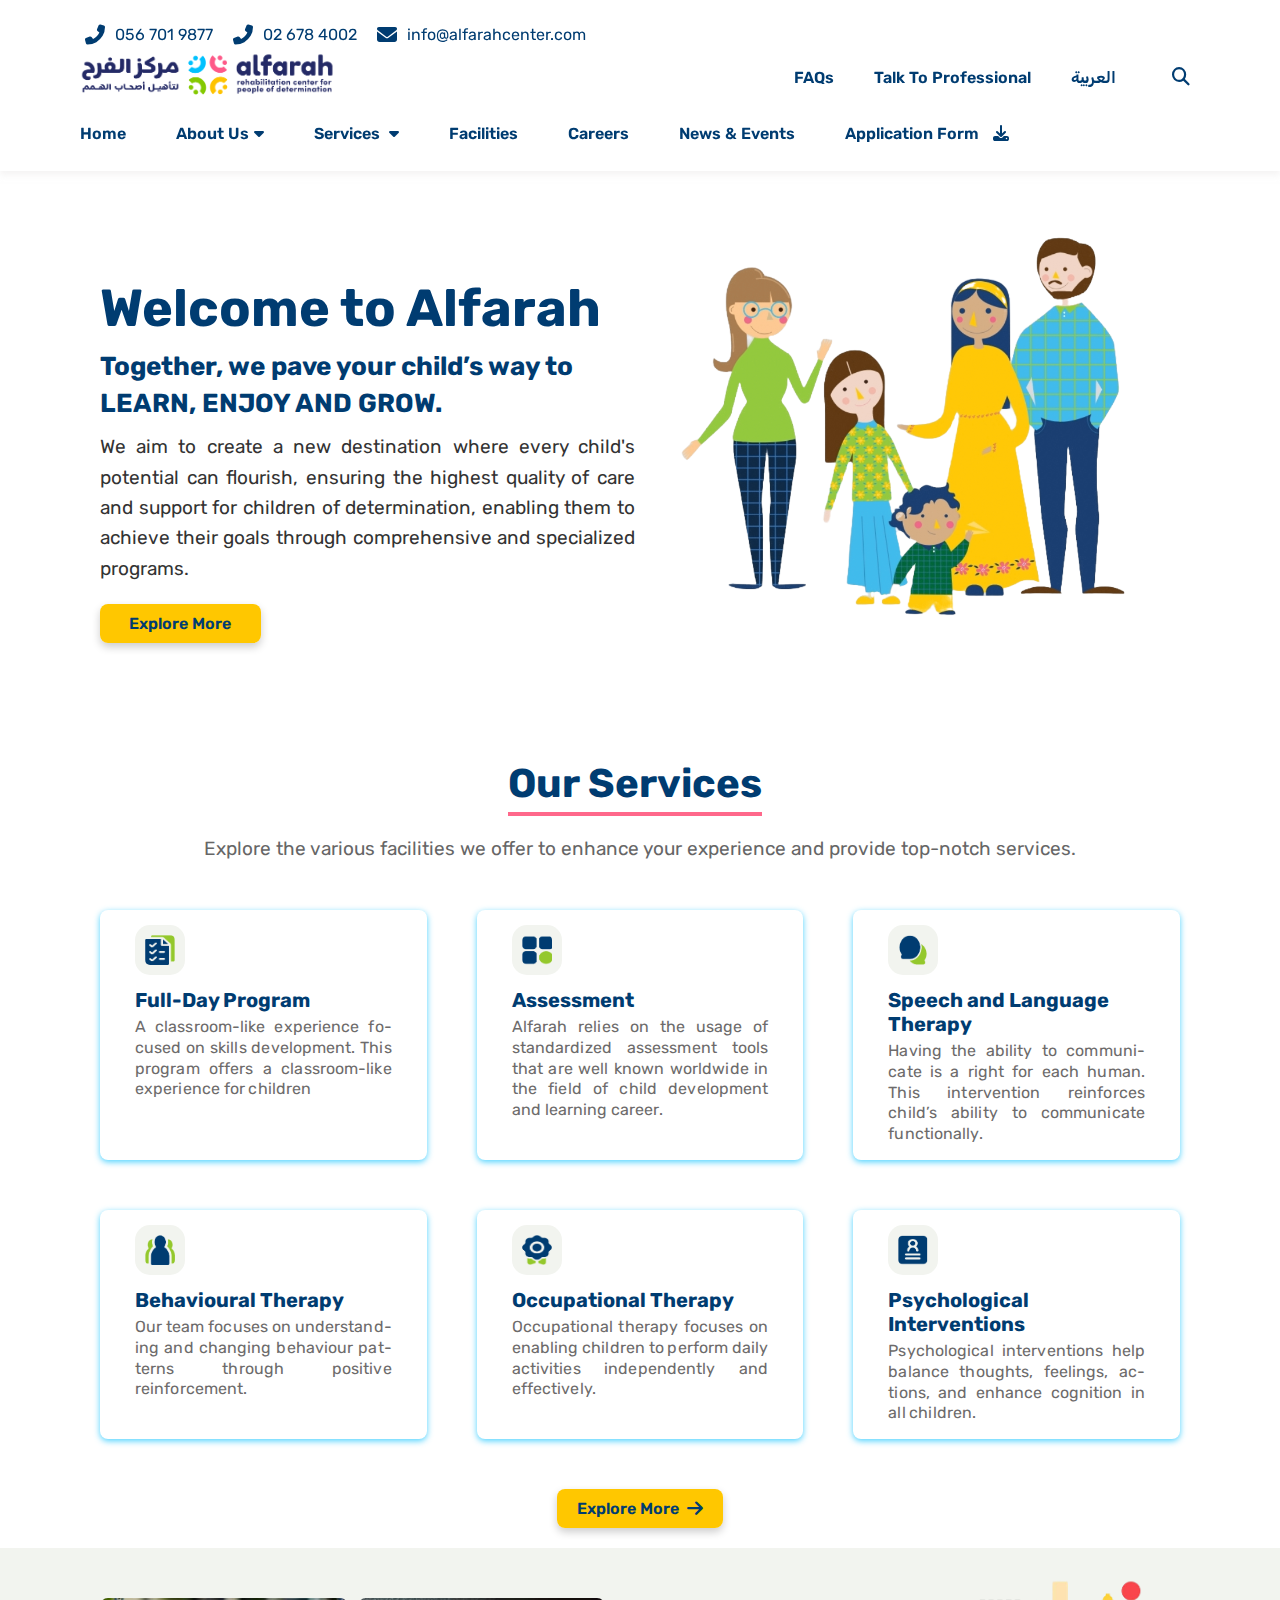
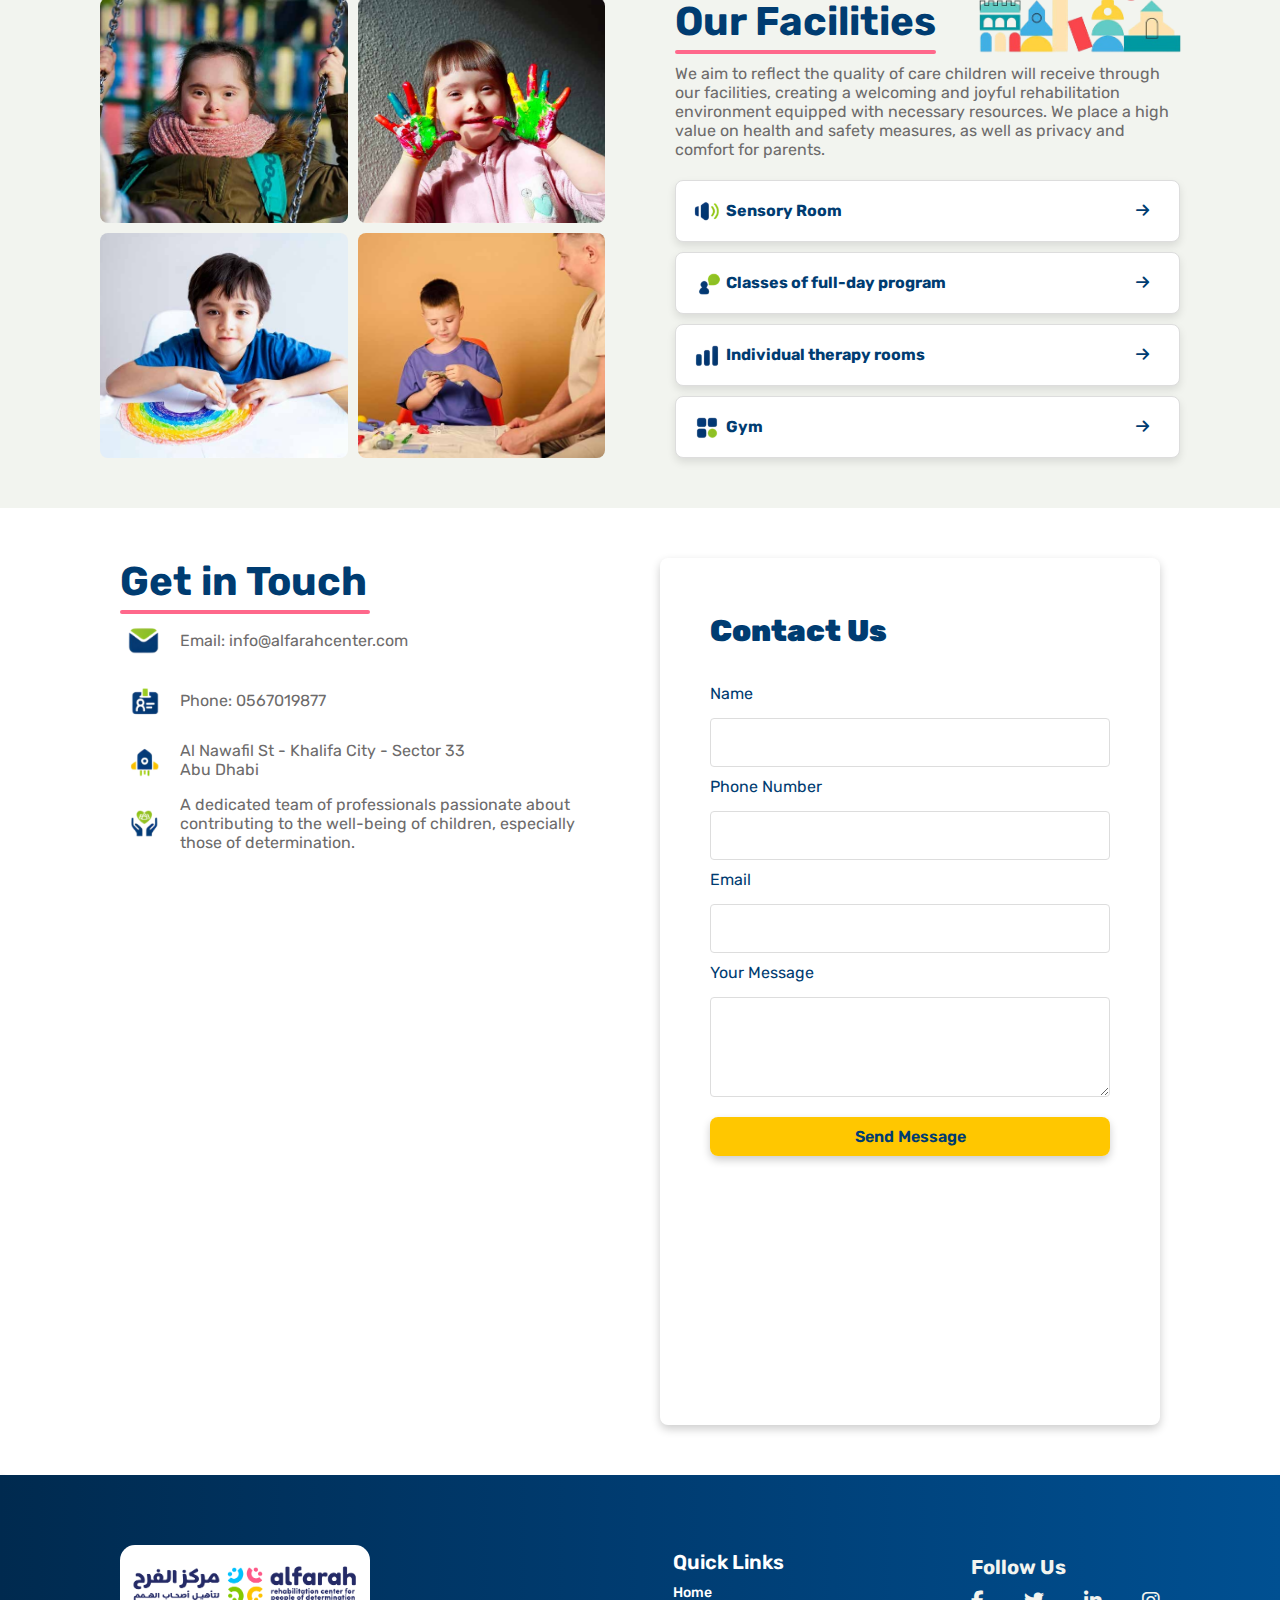
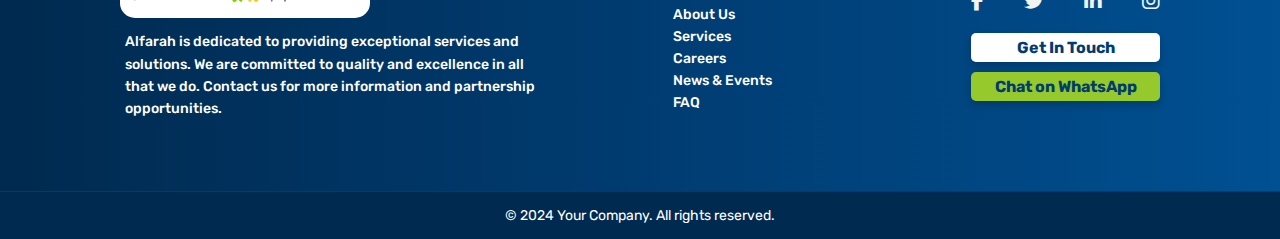
==== commit a176d0dc: "comment header" ====
--- a/index.html
+++ b/index.html
@@ -15,6 +15,20 @@
 </head>
 <body>
     <header class="header">
+      <div class="contact-info2">
+        <div class="contact-item2">
+          <i class="fas fa-phone-alt icon2"></i>
+          <span>056 701 9877</span>
+        </div>
+        <div class="contact-item2">
+          <i class="fas fa-phone-alt icon2"></i>
+          <span>02 678 4002</span>
+        </div>
+        <div class="contact-item2">
+          <i class="fas fa-envelope icon2"></i>
+          <span>info@alfarahcenter.com</span>
+        </div>
+      </div>
         <div class="header-container">
             <div class="header-logo">
                 <img src="images/new-logo.png" alt="LOGO IMAGE">
--- a/styles.css
+++ b/styles.css
@@ -1882,3 +1882,63 @@
   width: 25rem; /* Make the underline match the width of the text */
   right: 0%; /* Start the underline at the left edge of h2 */
 }
+.contact-info2 {
+  display: flex;
+  flex-direction: row; /* Row layout for items */
+  align-items: flex-start; /* Ensures items align at the start */
+  justify-content: flex-start; /* Ensures items start from the beginning */
+  padding: 5px;
+  margin: 0 auto;
+  gap: 20px;
+}
+
+.contact-item2 {
+  display: flex;
+  align-items: flex-start; /* Ensures text and icon align at the start */
+  gap: 10px;
+}
+
+.icon2 {
+  font-size: 20px;
+  color: var(--color);
+}
+
+.contact-item2 span {
+  font-size: 16px;
+  color: var(--color);
+  word-wrap: break-word;
+}
+
+@media screen and (max-width: 768px) {
+  .contact-info2 {
+    flex-direction: row; /* Switch to column layout for smaller screens */
+    align-items: flex-start; /* Maintain alignment at the start */
+    padding: 5px;
+  }
+
+  .contact-item2 span {
+    font-size: 15px;
+
+  }
+
+  .icon2 {
+    font-size: 20px;
+    background-color: none;
+  }
+}
+
+@media screen and (max-width: 480px) {
+  .contact-info2 {
+    padding: 5px;
+  }
+
+  .contact-item2 span {
+    font-size: 10px;
+  
+  }
+
+  .icon2 {
+    font-size: 13px;
+    background-color: none;
+  }
+}
